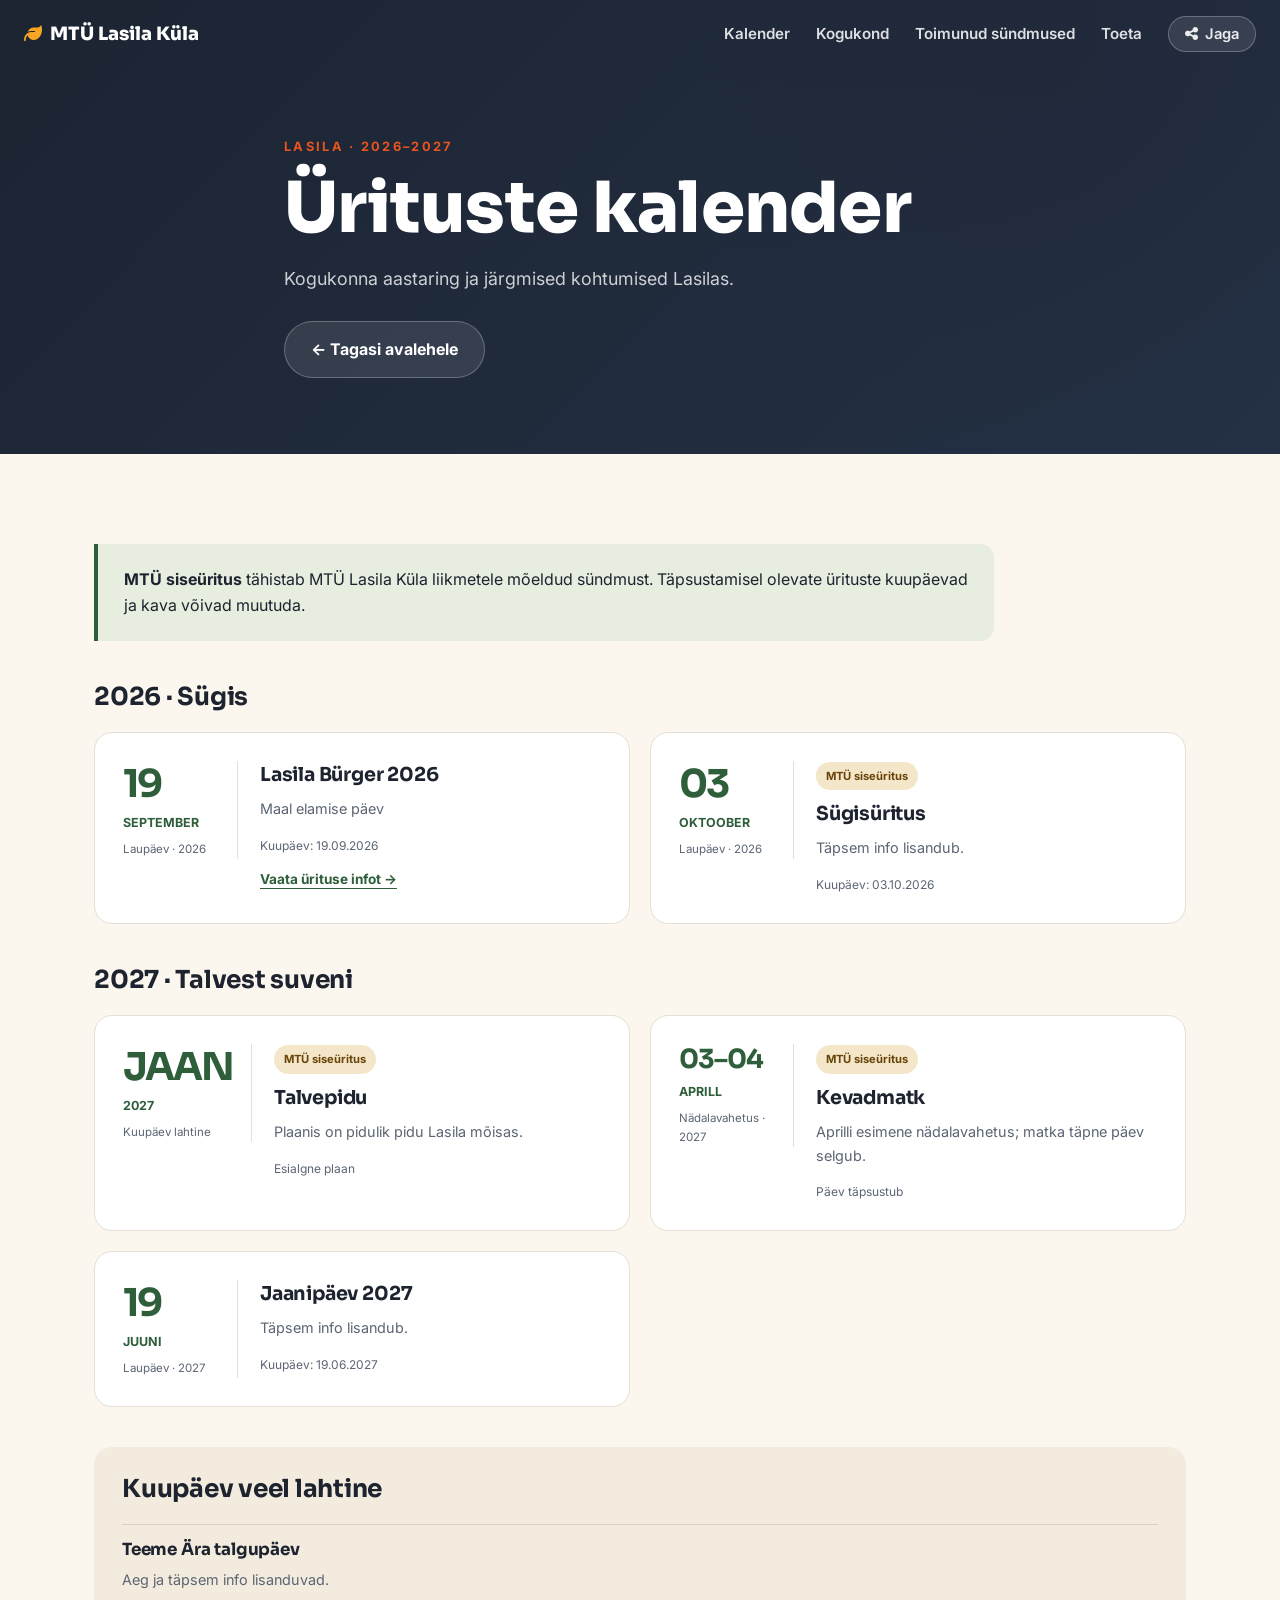
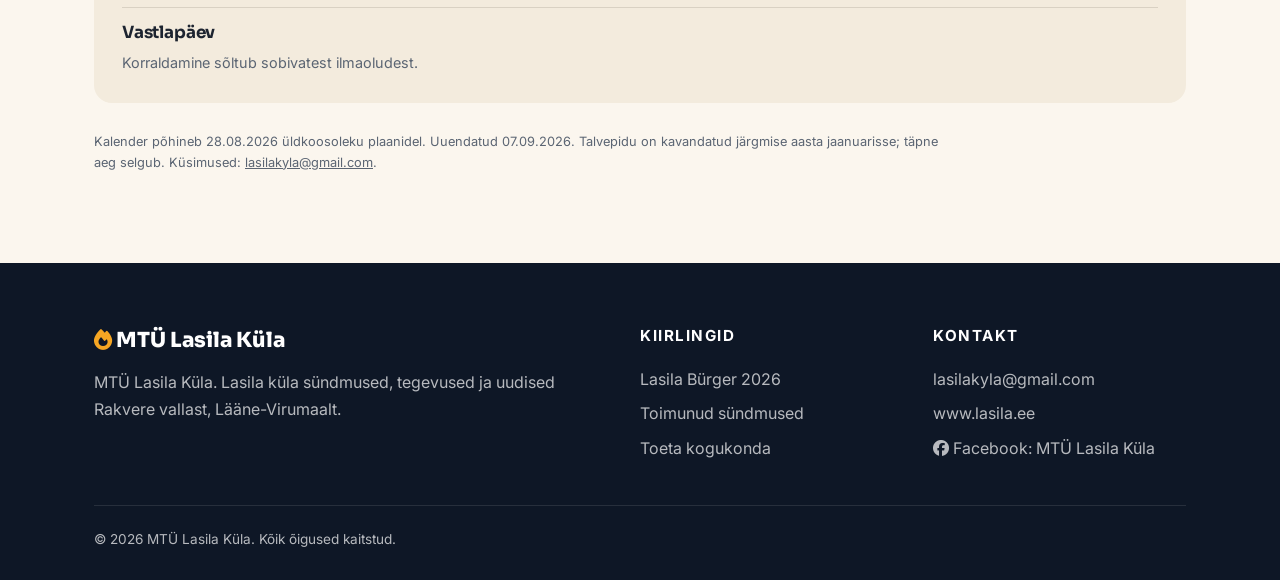
==== kalender/index.html @ 4c66fab8 "sündmuste kalender" ====
<!DOCTYPE html>
<html lang="et">
<head>
  <script data-goatcounter="https://lasila.goatcounter.com/count"
          async src="https://gc.zgo.at/count.js"></script>

  <meta charset="UTF-8" />
  <meta http-equiv="Cache-Control" content="no-cache, no-store, must-revalidate" />
  <meta http-equiv="Pragma" content="no-cache" />
  <meta http-equiv="Expires" content="0" />
  <meta name="viewport" content="width=device-width, initial-scale=1.0" />
  <title>Ürituste kalender · MTÜ Lasila Küla</title>
  <meta name="description" content="Lasila ürituste kalender 2026–2027. Kogukonna sündmused ja eraldi märgitud MTÜ siseüritused." />
  <meta name="robots" content="index, follow" />
  <link rel="canonical" href="https://www.lasila.ee/kalender/" />
  <link rel="icon" href="../favicon.svg" type="image/svg+xml" />
  <link rel="apple-touch-icon" href="../favicon.svg" />

  <meta property="og:type" content="website" />
  <meta property="og:title" content="Ürituste kalender · MTÜ Lasila Küla" />
  <meta property="og:description" content="Lasila kogukonna üritused ja MTÜ siseüritused 2026–2027." />
  <meta property="og:url" content="https://www.lasila.ee/kalender/" />
  <meta property="og:image" content="https://www.lasila.ee/images/jaanituli.jpg" />
  <meta property="og:locale" content="et_EE" />
  <meta property="og:site_name" content="MTÜ Lasila Küla" />

  <meta name="twitter:card" content="summary_large_image" />
  <meta name="twitter:title" content="Ürituste kalender · MTÜ Lasila Küla" />
  <meta name="twitter:description" content="Lasila kogukonna üritused ja MTÜ siseüritused 2026–2027." />
  <meta name="twitter:image" content="https://www.lasila.ee/images/jaanituli.jpg" />

  <link rel="preconnect" href="https://fonts.googleapis.com" />
  <link rel="preconnect" href="https://fonts.gstatic.com" crossorigin />
  <link href="https://fonts.googleapis.com/css2?family=Sora:wght@600;700;800&family=Inter:wght@400;500;600;700&display=swap" rel="stylesheet" />
  <link rel="stylesheet" href="https://cdn.jsdelivr.net/npm/@fortawesome/fontawesome-free@6.5.2/css/all.min.css" />
  <link rel="stylesheet" href="../css/style-20260820.css" />
  <link rel="stylesheet" href="../css/kalender-20260907.css" />
</head>
<body>
  <nav class="nav" id="nav">
    <a href="../" class="nav__brand"><i class="fa-solid fa-leaf flame"></i> <span class="brand-full">MTÜ Lasila Küla</span><span class="brand-short">Lasila Küla</span></a>
    <div class="nav__links">
      <a href="./" aria-current="page">Kalender</a>
      <a href="../#kogukond">Kogukond</a>
      <a href="../toimunud-sundmused/">Toimunud sündmused</a>
      <a href="../#annetus">Toeta</a>
      <button class="nav__share" id="share-btn" type="button" aria-label="Jaga lehte"><i class="fa-solid fa-share-nodes"></i> Jaga</button>
    </div>
    <button class="nav__burger" id="burger" aria-label="Menüü"><i class="fa-solid fa-bars"></i></button>
  </nav>

  <header class="subpage-hero"><div class="wrap subpage-hero__inner"><span class="eyebrow">Lasila · 2026–2027</span><h1>Ürituste kalender</h1><p>Kogukonna aastaring ja järgmised kohtumised Lasilas.</p><div class="subpage-actions"><a href="../" class="btn btn--ghost">← Tagasi avalehele</a></div></div></header>
  <main class="section section--cream"><div class="wrap">
    <p class="cal-note"><strong>MTÜ siseüritus</strong> tähistab MTÜ Lasila Küla liikmetele mõeldud sündmust. Täpsustamisel olevate ürituste kuupäevad ja kava võivad muutuda.</p>
    <section class="cal-season"><h2>2026 · Sügis</h2><div class="cal-grid">
      <article class="cal-card"><div class="cal-date"><strong>19</strong><span>september</span><small>Laupäev · 2026</small></div><div class="cal-body"><h3>Lasila Bürger 2026</h3><p>Maal elamise päev</p><p class="cal-status">Kuupäev: 19.09.2026</p><a class="cal-link" href="../#lasila-burger">Vaata ürituse infot →</a></div></article>
      <article class="cal-card"><div class="cal-date"><strong>03</strong><span>oktoober</span><small>Laupäev · 2026</small></div><div class="cal-body"><span class="cal-badge">MTÜ siseüritus</span><h3>Sügisüritus</h3><p>Täpsem info lisandub.</p><p class="cal-status">Kuupäev: 03.10.2026</p></div></article>
    </div></section>
    <section class="cal-season"><h2>2027 · Talvest suveni</h2><div class="cal-grid">
      <article class="cal-card"><div class="cal-date"><strong>JAAN</strong><span>2027</span><small>Kuupäev lahtine</small></div><div class="cal-body"><span class="cal-badge">MTÜ siseüritus</span><h3>Talvepidu</h3><p>Plaanis on pidulik pidu Lasila mõisas.</p><p class="cal-status">Esialgne plaan</p></div></article>
      <article class="cal-card"><div class="cal-date"><strong class="cal-range">03–04</strong><span>aprill</span><small>Nädalavahetus · 2027</small></div><div class="cal-body"><span class="cal-badge">MTÜ siseüritus</span><h3>Kevadmatk</h3><p>Aprilli esimene nädalavahetus; matka täpne päev selgub.</p><p class="cal-status">Päev täpsustub</p></div></article>
      <article class="cal-card"><div class="cal-date"><strong>19</strong><span>juuni</span><small>Laupäev · 2027</small></div><div class="cal-body"><h3>Jaanipäev 2027</h3><p>Täpsem info lisandub.</p><p class="cal-status">Kuupäev: 19.06.2027</p></div></article>
    </div></section>
    <section class="cal-undated"><h2>Kuupäev veel lahtine</h2><div><h3>Teeme Ära talgupäev</h3><p>Aeg ja täpsem info lisanduvad.</p></div><div><h3>Vastlapäev</h3><p>Korraldamine sõltub sobivatest ilmaoludest.</p></div></section>
    <p class="cal-source">Kalender põhineb 28.08.2026 üldkoosoleku plaanidel. Uuendatud 07.09.2026. Talvepidu on kavandatud järgmise aasta jaanuarisse; täpne aeg selgub. Küsimused: <a href="mailto:lasilakyla@gmail.com">lasilakyla@gmail.com</a>.</p>
  </div></main>
  <footer class="footer">
    <div class="wrap">
      <div class="footer__grid">
        <div>
          <div class="footer__brand"><i class="fa-solid fa-fire" style="color:var(--tuli-hele)"></i> MTÜ Lasila Küla</div>
          <p>MTÜ Lasila Küla. Lasila küla sündmused, tegevused ja uudised Rakvere vallast, Lääne-Virumaalt.</p>
        </div>
        <div>
          <h4>Kiirlingid</h4>
          <a href="../#lasila-burger">Lasila Bürger 2026</a>
          <a href="../toimunud-sundmused/">Toimunud sündmused</a>
          <a href="../#annetus">Toeta kogukonda</a>
        </div>
        <div>
          <h4>Kontakt</h4>
          <a href="mailto:lasilakyla@gmail.com">lasilakyla@gmail.com</a>
          <a href="https://www.lasila.ee">www.lasila.ee</a>
          <a href="https://www.facebook.com/profile.php?id=100092688721388" target="_blank" rel="noopener"><i class="fa-brands fa-facebook"></i> Facebook: MTÜ Lasila Küla</a>
        </div>
      </div>
      <div class="footer__bottom">
        <span>© 2026 MTÜ Lasila Küla. Kõik õigused kaitstud.</span>
      </div>
    </div>
  </footer>

  <script src="../js/main-20260820.js"></script>
</body>
</html>
---- css/style-20260820.css ----
/* ===========================================================
   Lasila Kogukonnaportaal — Avaleht
   Värvid: lõke-oranž aktsent, öösinine taust, soe kreem sisu
   =========================================================== */

:root {
  --tuli:        #E8541E;   /* lõke-oranž */
  --tuli-hele:   #F6A623;   /* leegi kollakas */
  --oo:          #0E1726;   /* öösinine */
  --oo-2:        #16243a;   /* tumesinine sektsioon */
  --kreem:       #FBF6EE;   /* soe taust */
  --kreem-2:     #F3EBDD;
  --roheline:    #2E5E3A;   /* maastiku roheline */
  --tekst:       #1d2430;
  --tekst-hele:  #5b6573;
  --valge:       #ffffff;
  --vari:        0 10px 30px rgba(14, 23, 38, .12);
  --vari-suur:   0 24px 60px rgba(14, 23, 38, .22);
  --raadius:     18px;
  --max:         1140px;
}

* { margin: 0; padding: 0; box-sizing: border-box; }

html { scroll-behavior: smooth; }

body {
  font-family: 'Inter', system-ui, -apple-system, sans-serif;
  color: var(--tekst);
  background: var(--kreem);
  line-height: 1.65;
  -webkit-font-smoothing: antialiased;
}

h1, h2, h3, .display {
  font-family: 'Sora', 'Inter', sans-serif;
  line-height: 1.1;
  letter-spacing: -0.01em;
}

a { color: inherit; text-decoration: none; }

.wrap { max-width: var(--max); margin: 0 auto; padding: 0 24px; }

.eyebrow {
  display: inline-block;
  font-size: .8rem;
  font-weight: 700;
  letter-spacing: .18em;
  text-transform: uppercase;
  color: var(--tuli);
}

/* ---------- NAV ---------- */
.nav {
  position: fixed; top: 0; left: 0; right: 0; z-index: 100;
  display: flex; align-items: center; justify-content: space-between;
  padding: 16px 24px;
  transition: background .3s ease, padding .3s ease, box-shadow .3s ease;
}
.nav.scrolled {
  background: rgba(14, 23, 38, .92);
  backdrop-filter: blur(10px);
  padding: 10px 24px;
  box-shadow: 0 4px 20px rgba(0,0,0,.25);
}
.nav__brand {
  font-family: 'Sora', sans-serif;
  font-weight: 800;
  color: #fff;
  font-size: 1.15rem;
  display: flex; align-items: center; gap: 8px;
}
.nav__brand .flame { color: var(--tuli-hele); }
.brand-short { display: none; }
.brand-full  { display: inline; }
.nav__links { display: flex; gap: 26px; align-items: center; }
.nav__links a {
  color: rgba(255,255,255,.85);
  font-weight: 600; font-size: .95rem;
  transition: color .2s;
}
.nav__links a:hover { color: var(--tuli-hele); }
.nav__cta {
  background: var(--tuli); color: #fff !important;
  padding: 9px 18px; border-radius: 999px;
  font-weight: 700 !important;
}
.nav__cta:hover { background: var(--tuli-hele); color: var(--oo) !important; }
.nav__share {
  background: rgba(255,255,255,.1); color: rgba(255,255,255,.9);
  border: 1px solid rgba(255,255,255,.25); border-radius: 999px;
  padding: 8px 16px; font-weight: 600; font-size: .92rem; cursor: pointer;
  font-family: inherit; display: inline-flex; align-items: center; gap: 7px;
  transition: background .2s, color .2s;
}
.nav__share:hover { background: var(--tuli-hele); color: var(--oo); border-color: var(--tuli-hele); }
.nav__share.copied { background: var(--roheline); color: #fff; border-color: var(--roheline); }
.nav__burger { display: none; background: none; border: 0; color: #fff; font-size: 1.5rem; cursor: pointer; }

/* Ajakava link */
.tl-link {
  display: inline-flex; align-items: center; gap: 6px;
  margin-top: 6px; font-weight: 700; font-size: .9rem; color: var(--tuli);
}
.tl-link:hover { text-decoration: underline; }

/* Unustatud mõisad info */
.mois-info {
  margin-top: 26px; padding: 22px 24px;
  background: rgba(255,255,255,.06); border: 1px solid rgba(255,255,255,.12);
  border-left: 4px solid var(--tuli); border-radius: 14px;
}
.mois-info h3 { font-size: 1.08rem; color: #fff; margin-bottom: 8px; display: flex; align-items: center; gap: 9px; }
.mois-info h3 i { color: var(--tuli-hele); }
.mois-info > p { color: rgba(255,255,255,.7); font-size: .95rem; margin-bottom: 12px; }
.mois-dates { list-style: none; display: flex; flex-wrap: wrap; gap: 10px; margin-bottom: 14px; }
.mois-dates li {
  background: rgba(246,166,35,.15); color: var(--tuli-hele);
  border: 1px solid rgba(246,166,35,.35); border-radius: 8px;
  padding: 5px 12px; font-weight: 700; font-size: .9rem;
}
.mois-link { color: var(--tuli-hele); font-weight: 700; font-size: .92rem; display: inline-flex; align-items: center; gap: 6px; }
.mois-link:hover { text-decoration: underline; }

/* ---------- HERO ---------- */
.hero {
  position: relative;
  min-height: 100vh;
  display: flex; align-items: center;
  color: #fff;
  overflow: hidden;
  background: #0a0f1a;
}
/* Täisekraan suvine taust, hajub servades tausta tooni */
.hero__bg {
  position: absolute; inset: 0; z-index: 0;
  background: url('../images/mois-peahoone.jpg') center 42% / cover no-repeat;
  transform: scale(1.06);
  animation: heroZoom 22s ease-in-out infinite alternate;
}
@keyframes heroZoom {
  from { transform: scale(1.06); }
  to   { transform: scale(1.15); }
}
/* Overlay: loetavus + sujuv hajumine alla ja külgedele */
.hero::before {
  content: ''; position: absolute; inset: 0; z-index: 1; pointer-events: none;
  background:
    linear-gradient(90deg, rgba(10,15,26,.85) 0%, rgba(10,15,26,.55) 38%, rgba(10,15,26,.15) 70%, rgba(10,15,26,.35) 100%),
    radial-gradient(120% 80% at 65% 30%, rgba(232,84,30,.18) 0%, rgba(232,84,30,0) 55%),
    linear-gradient(180deg, rgba(10,15,26,.55) 0%, rgba(10,15,26,0) 28%, rgba(10,15,26,.2) 62%, var(--kreem) 100%);
}
.hero__inner {
  position: relative; z-index: 2;
  width: 100%;
  max-width: 720px;
  padding: 120px 0 90px;
}
.hero__sub { text-shadow: 0 2px 12px rgba(0,0,0,.4); }
.hero__meta { text-shadow: 0 2px 12px rgba(0,0,0,.5); }

/* Scroll-vihje */
.hero__scroll {
  position: absolute; bottom: 26px; left: 50%; transform: translateX(-50%);
  z-index: 2; color: rgba(255,255,255,.65); font-size: 1.3rem;
  animation: bob 1.8s ease-in-out infinite;
}
@keyframes bob { 0%,100% { transform: translateX(-50%) translateY(0); } 50% { transform: translateX(-50%) translateY(8px); } }
.hero__badge {
  display: inline-flex; align-items: center; gap: 8px;
  background: rgba(232,84,30,.15);
  border: 1px solid rgba(246,166,35,.4);
  color: var(--tuli-hele);
  padding: 7px 16px; border-radius: 999px;
  font-weight: 700; font-size: .85rem; letter-spacing: .04em;
  margin-bottom: 22px;
}
.hero__title {
  font-size: clamp(3rem, 8vw, 6rem);
  font-weight: 800;
  margin-bottom: 14px;
  color: #fff;
  text-shadow: 0 6px 40px rgba(0,0,0,.38);
}
.hero__meta {
  font-size: 1.25rem; font-weight: 600; color: #fff;
  margin-bottom: 8px;
}
.hero__meta .dot { color: var(--tuli-hele); margin: 0 10px; }
.hero__sub { color: rgba(255,255,255,.85); font-size: 1.1rem; max-width: 540px; margin-bottom: 30px; }
.hero__actions { display: flex; gap: 14px; flex-wrap: wrap; }

.btn {
  display: inline-flex; align-items: center; gap: 9px;
  padding: 14px 26px; border-radius: 999px;
  font-weight: 700; font-size: 1rem; cursor: pointer; border: 0;
  transition: transform .2s, box-shadow .2s, background .2s;
}
.btn--primary { background: var(--tuli); color: #fff; box-shadow: 0 10px 28px rgba(232,84,30,.45); }
.btn--primary:hover { transform: translateY(-3px); box-shadow: 0 16px 36px rgba(232,84,30,.55); }
.btn--leaf { background: var(--roheline); color: #fff; box-shadow: 0 10px 28px rgba(46,94,58,.35); }
.btn--leaf:hover { transform: translateY(-3px); box-shadow: 0 16px 36px rgba(46,94,58,.45); }
.btn--ghost { background: rgba(255,255,255,.1); color: #fff; border: 1px solid rgba(255,255,255,.25); }
.btn--ghost:hover { background: rgba(255,255,255,.2); transform: translateY(-3px); }

/* Countdown */
.countdown { display: flex; gap: 14px; margin-top: 34px; }
.cd__box {
  background: rgba(255,255,255,.07);
  border: 1px solid rgba(255,255,255,.14);
  border-radius: 14px;
  padding: 14px 18px; text-align: center; min-width: 76px;
  backdrop-filter: blur(6px);
}
.cd__num { font-family: 'Sora',sans-serif; font-size: 2rem; font-weight: 800; color: var(--tuli-hele); }
.cd__lbl { font-size: .7rem; text-transform: uppercase; letter-spacing: .14em; color: rgba(255,255,255,.6); }

/* ---------- SEKTSIOONID ---------- */
.section { padding: 90px 0; }
.section--dark { background: var(--oo-2); color: #fff; }
.section--cream { background: var(--kreem); }
.section--leaf { background: linear-gradient(180deg, var(--kreem) 0%, #eef5e8 100%); }
.section__head { text-align: center; max-width: 640px; margin: 0 auto 54px; }
.section__title { font-size: clamp(2rem, 4vw, 2.8rem); font-weight: 800; margin: 10px 0 12px; }
.section__lead { color: var(--tekst-hele); font-size: 1.08rem; }
.section--dark .section__lead { color: rgba(255,255,255,.7); }

/* ---------- ALAMLEHED JA ARHIIV ---------- */
.subpage-hero {
  background:
    linear-gradient(135deg, rgba(14,23,38,.94), rgba(22,36,58,.94)),
    radial-gradient(circle at 85% 20%, rgba(232,84,30,.3), transparent 34%);
  color: #fff; padding: 132px 0 76px;
}
.subpage-hero__inner { max-width: 760px; }
.subpage-hero h1 {
  font-size: clamp(2.4rem, 6vw, 4.4rem);
  font-weight: 800; margin: 12px 0 16px;
}
.subpage-hero p { color: rgba(255,255,255,.78); font-size: 1.12rem; }
.subpage-actions { display: flex; flex-wrap: wrap; gap: 14px; margin-top: 28px; }
.archive-grid { display: grid; grid-template-columns: repeat(auto-fit, minmax(280px, 1fr)); gap: 24px; }
.archive-card {
  display: grid; grid-template-rows: auto 1fr; overflow: hidden;
  background: #fff; border-radius: 24px; box-shadow: var(--vari-suur);
  border: 1px solid rgba(0,0,0,.05); transition: transform .25s, box-shadow .25s;
}
.archive-card:hover { transform: translateY(-5px); box-shadow: 0 30px 70px rgba(14,23,38,.24); }
.archive-card img { width: 100%; aspect-ratio: 16 / 10; object-fit: cover; display: block; }
.archive-card__body { padding: 28px; }
.archive-card__body h2, .archive-card__body h3 { margin: 8px 0 10px; }
.archive-card__body p { color: var(--tekst-hele); margin-bottom: 20px; }
.past-events-card {
  display: grid; grid-template-columns: minmax(0, 1fr) auto; gap: 28px;
  align-items: center; padding: 40px; border-radius: 26px;
  background: rgba(255,255,255,.08); border: 1px solid rgba(255,255,255,.14);
  box-shadow: 0 22px 50px rgba(0,0,0,.2);
}
.past-events-card__actions { display: flex; flex-wrap: wrap; gap: 12px; justify-content: flex-end; }
@media (max-width: 1200px) {
  .past-events-card { grid-template-columns: 1fr; }
  .past-events-card__actions { justify-content: flex-start; }
}

/* ---------- UUS SÜNDMUS / MATK ---------- */
.event-grid {
  display: grid; grid-template-columns: minmax(0, 1.1fr) minmax(300px, .9fr);
  gap: 46px; align-items: start;
}
.event-card {
  background: #fff; border-radius: 26px; padding: 36px;
  box-shadow: var(--vari-suur); border: 1px solid rgba(46,94,58,.12);
}
.event-details {
  display: grid; grid-template-columns: repeat(2, minmax(0, 1fr));
  gap: 16px; margin-bottom: 28px;
}
.event-detail-item {
  display: flex; gap: 12px; align-items: flex-start;
  padding: 16px; background: rgba(46,94,58,.06);
  border: 1px solid rgba(46,94,58,.12); border-radius: 16px;
}
.event-detail-item i { color: var(--roheline); font-size: 1.2rem; margin-top: 3px; }
.event-detail-item .k {
  display: block; font-size: .74rem; text-transform: uppercase;
  letter-spacing: .12em; color: var(--tekst-hele); font-weight: 800;
}
.event-detail-item .v { display: block; font-family: 'Sora',sans-serif; font-weight: 800; color: var(--tekst); line-height: 1.3; }
.event-description { display: grid; gap: 14px; color: var(--tekst-hele); }
.event-description strong { color: var(--tekst); }
.event-registration {
  margin-top: 28px; padding: 22px 24px; border-radius: 18px;
  background: linear-gradient(135deg, var(--roheline), #1c3b24);
  color: #fff; display: flex; align-items: center; justify-content: space-between; gap: 20px;
}
.event-registration p { color: rgba(255,255,255,.78); margin-top: 4px; }
.event-poster {
  position: sticky; top: 96px; overflow: hidden; border-radius: 26px;
  box-shadow: var(--vari-suur); background: #fff;
}
.event-poster img { width: 100%; display: block; }
.event-note {
  margin-top: 18px; color: var(--tekst-hele); font-size: .95rem;
}

/* ---------- AJAKAVA ---------- */
.timeline { max-width: 760px; margin: 0 auto; position: relative; }
.timeline::before {
  content: ''; position: absolute; left: 92px; top: 8px; bottom: 8px; width: 2px;
  background: linear-gradient(180deg, var(--tuli-hele), var(--tuli), transparent);
}
.tl-item {
  display: grid; grid-template-columns: 78px 1fr; gap: 26px;
  align-items: flex-start; padding: 14px 0; position: relative;
}
.tl-time {
  font-family: 'Sora',sans-serif; font-weight: 800; font-size: 1.05rem;
  color: var(--tuli); text-align: right;
}
.tl-dot {
  position: absolute; left: 86px; top: 20px;
  width: 14px; height: 14px; border-radius: 50%;
  background: var(--tuli); border: 3px solid var(--kreem);
  box-shadow: 0 0 0 4px rgba(232,84,30,.15);
}
.section--dark .tl-dot { border-color: var(--oo-2); }
.tl-body { padding-left: 8px; }
.tl-body h3 { font-size: 1.12rem; font-weight: 700; }
.tl-body h3 a { color: var(--tuli); text-decoration: underline; text-underline-offset: 3px; }
.tl-body h3 a:hover { color: var(--tuli-hele); }
.tl-body p { color: var(--tekst-hele); font-size: .95rem; }
.section--dark .tl-body p { color: rgba(255,255,255,.65); }
.tl-note {
  text-align: center; margin-top: 30px;
  font-style: italic; color: var(--tuli);
}

/* ---------- LISATEGEVUSED ---------- */
.section--activities { position: relative; overflow: hidden; }
.section--activities .wrap { position: relative; z-index: 2; }
.act-bg { position: absolute; inset: 0; z-index: 1; overflow: hidden; pointer-events: none; }
.act-bg .blob {
  position: absolute; border-radius: 50%; filter: blur(60px); opacity: .65;
  animation: floatBlob 12s ease-in-out infinite alternate;
}
.blob--1 { width: 440px; height: 440px; top: -120px; left: -80px;
  background: radial-gradient(circle, var(--tuli) 0%, transparent 70%); }
.blob--2 { width: 400px; height: 400px; bottom: -150px; right: -60px;
  background: radial-gradient(circle, #2A7DE0 0%, transparent 70%); animation-delay: -4s; }
.blob--3 { width: 320px; height: 320px; top: 25%; left: 52%;
  background: radial-gradient(circle, var(--tuli-hele) 0%, transparent 70%); animation-delay: -8s; opacity: .5; }
@keyframes floatBlob {
  0%   { transform: translate(0,0) scale(1); }
  50%  { transform: translate(70px,-50px) scale(1.18); }
  100% { transform: translate(-50px,45px) scale(.92); }
}

.activities { display: grid; grid-template-columns: repeat(6, 1fr); gap: 16px; }
.act-card {
  background: #fff; border-radius: var(--raadius); padding: 26px 16px;
  text-align: center; box-shadow: var(--vari);
  border: 1px solid rgba(0,0,0,.04);
  transition: transform .25s, box-shadow .25s;
}
.act-card p { font-size: .85rem; }
.act-card:hover { transform: translateY(-6px); box-shadow: var(--vari-suur); }
.act-card .ico {
  width: 62px; height: 62px; margin: 0 auto 16px;
  border-radius: 18px; display: grid; place-items: center;
  font-size: 1.65rem; color: #fff;
  background: linear-gradient(135deg, var(--tuli), var(--tuli-hele));
  box-shadow: 0 8px 20px rgba(0,0,0,.12);
  transition: transform .3s ease;
}
.act-card:hover .ico { transform: scale(1.08) rotate(-4deg); }
/* Värvilised ikoonid */
.act-card .ico--green  { background: linear-gradient(135deg, #2E7D46, #5BBF6E); box-shadow: 0 8px 20px rgba(46,125,70,.35); }
.act-card .ico--purple { background: linear-gradient(135deg, #7B3FB0, #B473E6); box-shadow: 0 8px 20px rgba(123,63,176,.35); }
.act-card .ico--blue   { background: linear-gradient(135deg, #1F6FD6, #4FA8F5); box-shadow: 0 8px 20px rgba(31,111,214,.35); }
.act-card .ico--gold   { background: linear-gradient(135deg, #E0A21B, #F6C944); box-shadow: 0 8px 20px rgba(224,162,27,.35); }
.act-card .ico--red    { background: linear-gradient(135deg, #D03A2E, #F0685A); box-shadow: 0 8px 20px rgba(208,58,46,.35); }
.act-card .ico--teal   { background: linear-gradient(135deg, #129C9C, #3FD0CB); box-shadow: 0 8px 20px rgba(18,156,156,.35); }
.act-card h3 { font-size: 1.1rem; margin-bottom: 6px; }
.act-card p { color: var(--tekst-hele); font-size: .9rem; }
.feature-activities {
  display: grid; grid-template-columns: repeat(2, 1fr); gap: 22px;
  margin-top: 28px;
}
.feature-card {
  background: rgba(255,255,255,.08);
  border: 1px solid rgba(255,255,255,.14);
  border-radius: 20px; overflow: hidden;
  box-shadow: 0 22px 50px rgba(0,0,0,.24);
  backdrop-filter: blur(6px);
}
.feature-card img {
  width: 100%; aspect-ratio: 16/10; object-fit: cover; display: block;
}
.feature-card__body { padding: 22px; }
.feature-card__time {
  display: inline-flex; align-items: center;
  margin-bottom: 10px; padding: 5px 12px;
  border-radius: 999px;
  background: rgba(246,166,35,.16);
  border: 1px solid rgba(246,166,35,.36);
  color: var(--tuli-hele);
  font-weight: 800; font-size: .82rem; letter-spacing: .03em;
}
.feature-card h3 { color: #fff; font-size: 1.22rem; margin-bottom: 8px; }
.feature-card p { color: rgba(255,255,255,.72); font-size: .96rem; }

/* ---------- MÖÖDUNUD SÜNDMUS / JAANIPÄEV ---------- */
.past-event-summary {
  display: grid; grid-template-columns: minmax(0, 1.4fr) minmax(280px, .6fr);
  gap: 34px; align-items: start;
}
.summary-text, .summary-sidebar {
  background: rgba(255,255,255,.08);
  border: 1px solid rgba(255,255,255,.14);
  border-radius: 24px; box-shadow: 0 22px 50px rgba(0,0,0,.2);
  backdrop-filter: blur(6px);
}
.summary-text { padding: 34px; }
.summary-text p { color: rgba(255,255,255,.76); margin-bottom: 16px; }
.summary-text p:last-child { margin-bottom: 0; }
.summary-stats {
  display: grid; grid-template-columns: repeat(3, minmax(0, 1fr));
  gap: 14px; margin: 24px 0;
}
.stat-card {
  padding: 18px; border-radius: 16px;
  background: rgba(246,166,35,.13); border: 1px solid rgba(246,166,35,.28);
}
.stat-card strong { display: block; font-family: 'Sora',sans-serif; font-size: 1.55rem; color: var(--tuli-hele); line-height: 1; }
.stat-card span { display: block; color: rgba(255,255,255,.66); font-size: .86rem; margin-top: 6px; }
.summary-sidebar { padding: 28px; }
.summary-sidebar h3 { color: #fff; margin-bottom: 18px; }
.summary-list { list-style: none; display: grid; gap: 12px; }
.summary-list li {
  display: flex; gap: 10px; align-items: center;
  color: rgba(255,255,255,.74); font-weight: 600;
}
.summary-list i { color: var(--tuli-hele); width: 22px; text-align: center; }
.media-links { margin-top: 22px; padding-top: 18px; border-top: 1px dashed rgba(255,255,255,.15); }
.media-links h4 { color: #fff; font-size: .85rem; text-transform: uppercase; letter-spacing: .1em; margin-bottom: 10px; }
.media-links a { display: flex; gap: 10px; align-items: flex-start; color: rgba(255,255,255,.78); line-height: 1.5; padding: 4px 0; transition: color .2s; }
.media-links a i { color: var(--tuli-hele); margin-top: 4px; }
.media-links a:hover { color: var(--tuli-hele); }
.thanks-list {
  margin-top: 24px; padding-top: 22px;
  border-top: 1px solid rgba(255,255,255,.12);
  color: rgba(255,255,255,.62); font-size: .92rem;
}

/* ---------- PILDIGALERII ---------- */
.gallery-head { margin: 60px 0 26px; text-align: center; }
.gallery-grid {
  display: grid; grid-template-columns: repeat(3, minmax(0, 1fr));
  gap: 18px;
}
.gallery-item {
  position: relative; overflow: hidden; border: 0; padding: 0;
  border-radius: 20px; background: #101827; cursor: pointer;
  box-shadow: 0 18px 42px rgba(0,0,0,.24);
  aspect-ratio: 4 / 3;
}
.gallery-item img {
  width: 100%; height: 100%; object-fit: cover; display: block;
  transition: transform .35s ease, filter .35s ease;
}
.gallery-item:hover img { transform: scale(1.06); filter: brightness(.78); }
.gallery-overlay {
  position: absolute; inset: 0; display: flex; align-items: flex-end;
  padding: 18px; color: #fff;
  background: linear-gradient(180deg, rgba(0,0,0,0) 38%, rgba(0,0,0,.72) 100%);
  opacity: 0; transition: opacity .25s ease;
}
.gallery-item:hover .gallery-overlay { opacity: 1; }
.gallery-caption { font-weight: 800; text-align: left; text-shadow: 0 2px 10px rgba(0,0,0,.55); }
.gallery-actions { display: flex; justify-content: center; margin-top: 28px; }
.gallery-toggle[hidden] { display: none; }
.gallery-item[hidden] { display: none; }

/* ---------- LIGHTBOX ---------- */
.lightbox {
  position: fixed; inset: 0; z-index: 200;
  display: none; align-items: center; justify-content: center;
  background: rgba(5,10,18,.88); padding: 28px;
}
.lightbox.open { display: flex; }
.lightbox-content {
  position: relative; max-width: min(1120px, 100%); width: 100%;
}
.lightbox-img {
  display: block; width: 100%; max-height: 82vh; object-fit: contain;
  border-radius: 18px; box-shadow: 0 30px 80px rgba(0,0,0,.55);
}
.lightbox-close, .lightbox-nav {
  position: absolute; border: 0; cursor: pointer; color: #fff;
  background: rgba(255,255,255,.13); backdrop-filter: blur(8px);
  transition: background .2s, transform .2s;
}
.lightbox-close {
  top: -18px; right: -18px; width: 44px; height: 44px;
  border-radius: 50%; font-size: 1.15rem;
}
.lightbox-nav {
  top: 50%; transform: translateY(-50%);
  width: 48px; height: 62px; border-radius: 999px; font-size: 1.25rem;
}
.lightbox-nav:hover, .lightbox-close:hover { background: rgba(246,166,35,.88); color: var(--oo); }
.lightbox-prev { left: 16px; }
.lightbox-next { right: 16px; }
.lightbox-caption {
  margin-top: 16px; color: rgba(255,255,255,.84); text-align: center;
  font-weight: 700;
}
.lightbox-counter { color: rgba(255,255,255,.62); text-align: center; margin-top: 6px; }

/* ---------- TOETAJAD ---------- */
.sponsors {
  display: grid; grid-template-columns: repeat(auto-fill, minmax(160px,1fr)); gap: 18px;
}
.sp-card {
  background: #fff; border-radius: 14px; padding: 22px;
  display: flex; align-items: center; justify-content: center;
  min-height: 110px; box-shadow: var(--vari);
  border: 1px solid rgba(0,0,0,.05);
  transition: transform .2s;
  text-align: center;
}
.sp-card:hover { transform: translateY(-4px); }
.sp-card img { max-width: 100%; max-height: 64px; object-fit: contain; }
.sp-card span {
  font-family: 'Sora',sans-serif; font-weight: 800; font-size: 1.05rem;
  color: var(--roheline); letter-spacing: .02em;
}
.sp-ph {
  font-family: 'Sora',sans-serif;
  font-weight: 800; color: var(--roheline); font-size: 1.02rem; line-height: 1.3;
  letter-spacing: .01em;
}

/* ---------- ANNETUS ---------- */
.donate {
  background:
    radial-gradient(100% 100% at 100% 0%, rgba(232,84,30,.5) 0%, rgba(232,84,30,0) 50%),
    linear-gradient(135deg, var(--oo) 0%, var(--oo-2) 100%);
  color: #fff; border-radius: 26px; padding: 56px;
  display: grid; grid-template-columns: 1fr 1fr; gap: 48px; align-items: center;
  box-shadow: var(--vari-suur); position: relative; overflow: hidden;
}
.donate h2 { font-size: 2.2rem; margin-bottom: 14px; }
.donate p { color: rgba(255,255,255,.8); margin-bottom: 24px; }
.donate-box {
  background: rgba(255,255,255,.07); border: 1px solid rgba(255,255,255,.16);
  border-radius: 16px; padding: 28px; backdrop-filter: blur(6px);
}
.donate-row { display: flex; justify-content: space-between; gap: 14px; padding: 11px 0; border-bottom: 1px dashed rgba(255,255,255,.15); }
.donate-row:last-child { border-bottom: 0; }
.donate-row .k { color: rgba(255,255,255,.6); font-size: .85rem; text-transform: uppercase; letter-spacing: .08em; }
.donate-row .v { font-weight: 700; font-family: 'Sora',sans-serif; }
.iban-num { font-family: 'Sora',sans-serif; font-weight: 700; letter-spacing: .02em; }
.copy-btn {
  background: rgba(246,166,35,.18); border: 1px solid rgba(246,166,35,.4);
  color: var(--tuli-hele); border-radius: 8px; padding: 4px 9px; margin-left: 10px;
  cursor: pointer; font-size: .85rem; transition: background .2s, transform .15s;
}
.copy-btn:hover { background: rgba(246,166,35,.32); transform: translateY(-1px); }
.copy-btn.done { background: var(--roheline); border-color: var(--roheline); color: #fff; }
.donate-row .v { display: inline-flex; align-items: center; flex-wrap: wrap; }
.todo {
  display: inline-block; background: rgba(246,166,35,.2); color: var(--tuli-hele);
  border: 1px dashed var(--tuli-hele); border-radius: 6px;
  padding: 1px 8px; font-size: .8rem; font-weight: 700;
}

/* ---------- KOHT / KÜLA ---------- */
.place { display: grid; grid-template-columns: 1fr 1fr; gap: 48px; align-items: center; }
.place__media {
  aspect-ratio: 16/10; border-radius: 22px; overflow: hidden; box-shadow: var(--vari-suur);
  background: linear-gradient(135deg, var(--roheline), #1c3b24);
  display: grid; place-items: center; color: rgba(255,255,255,.7);
}
.place__media img { width: 100%; height: 100%; object-fit: cover; }
.place__media .ph { text-align: center; padding: 30px; }
.place__media .ph i { font-size: 2.6rem; }
.place__text { display: grid; gap: 16px; }
.place__text p { color: var(--tekst-hele); line-height: 1.7; }

/* ---------- KAART ---------- */
.map-head {
  display: flex; align-items: center; justify-content: space-between;
  gap: 20px; flex-wrap: wrap; margin-bottom: 26px;
}
.map-head__title { display: flex; align-items: center; gap: 16px; }
.map-ico {
  width: 52px; height: 52px; flex: 0 0 52px;
  border-radius: 14px; display: grid; place-items: center;
  font-size: 1.4rem; color: #fff;
  background: linear-gradient(135deg, var(--tuli), var(--tuli-hele));
  box-shadow: 0 8px 20px rgba(232,84,30,.3);
}
.map-coords {
  background: #fff; border: 1px solid rgba(0,0,0,.06);
  border-radius: 999px; padding: 9px 18px;
  font-family: 'Sora',sans-serif; font-weight: 700; font-size: .92rem;
  color: var(--tekst); box-shadow: var(--vari);
}
.map-coords i { color: var(--tuli); margin-right: 6px; }
.map {
  height: 460px; width: 100%;
  border-radius: var(--raadius); overflow: hidden;
  box-shadow: var(--vari-suur); border: 1px solid rgba(0,0,0,.05);
  z-index: 1;
}
.map .leaflet-popup-content-wrapper { border-radius: 14px; box-shadow: var(--vari); }
.map .leaflet-popup-content { margin: 16px 18px; font-family: 'Inter',sans-serif; }
.map .leaflet-popup-content h3 { font-family: 'Sora',sans-serif; font-size: 1.05rem; margin-bottom: 6px; color: var(--tekst); }
.map .leaflet-popup-content p { color: var(--tekst-hele); font-size: .92rem; margin-bottom: 10px; line-height: 1.5; }
.map .leaflet-popup-content a { color: var(--tuli); font-weight: 700; font-size: .9rem; }
.map .leaflet-popup-content a:hover { text-decoration: underline; }
@media (max-width: 560px) { .map { height: 360px; } }

/* ---------- FOOTER ---------- */
.footer { background: var(--oo); color: rgba(255,255,255,.7); padding: 60px 0 30px; }
.footer__grid { display: grid; grid-template-columns: 2fr 1fr 1fr; gap: 40px; margin-bottom: 40px; }
.footer__brand { font-family: 'Sora',sans-serif; font-weight: 800; color: #fff; font-size: 1.3rem; margin-bottom: 12px; }
.footer h4 { color: #fff; font-size: .95rem; margin-bottom: 14px; text-transform: uppercase; letter-spacing: .1em; }
.footer a { color: rgba(255,255,255,.7); display: block; padding: 4px 0; transition: color .2s; }
.footer a:hover { color: var(--tuli-hele); }
.footer__bottom { border-top: 1px solid rgba(255,255,255,.1); padding-top: 22px; font-size: .85rem; display: flex; justify-content: space-between; flex-wrap: wrap; gap: 10px; }

/* ---------- SCROLL ANIMATSIOON ---------- */
.reveal { opacity: 0; transform: translateY(28px); transition: opacity .7s ease, transform .7s ease; }
.reveal.in { opacity: 1; transform: none; }

/* ---------- LASILA BÜRGER / METSIK LÄÄS ---------- */
.hero--west { background: #1a0c05; }
.hero--west .hero__bg {
  background: url('../images/lasila-burger-hero.jpg') center 48% / cover no-repeat;
}
.hero--west::before {
  background:
    linear-gradient(90deg, rgba(26,12,5,.88) 0%, rgba(26,12,5,.55) 36%, rgba(26,12,5,.12) 68%, rgba(26,12,5,.4) 100%),
    radial-gradient(90% 70% at 70% 35%, rgba(246,166,35,.22) 0%, rgba(246,166,35,0) 52%),
    linear-gradient(180deg, rgba(26,12,5,.5) 0%, rgba(26,12,5,0) 30%, rgba(26,12,5,.15) 62%, #f4e6c8 100%);
}
.hero--west .hero__badge {
  border-radius: 4px;
  background: rgba(232,84,30,.22);
  border: 1px solid rgba(246,166,35,.7);
  letter-spacing: .14em;
  text-transform: uppercase;
}
.hero--west .hero__title {
  font-family: 'Rye', 'Sora', serif;
  letter-spacing: .02em;
  text-shadow: 0 4px 0 rgba(90,28,8,.35), 0 10px 36px rgba(0,0,0,.45);
}
.hero--west .hero__meta {
  font-family: 'Rye', 'Sora', serif;
  color: #ffd27a;
  letter-spacing: .04em;
}
.hero--west .btn--primary {
  border-radius: 6px;
  background: linear-gradient(180deg, #f08a2a, #c43c12);
  box-shadow: 0 10px 24px rgba(196,60,18,.4);
}
.hero--west .btn--ghost { border-radius: 6px; }
.hero--west .cd__box {
  border-radius: 6px;
  background: rgba(26,12,5,.45);
  border: 1px solid rgba(255,210,122,.35);
}

.section--west {
  position: relative;
  overflow: hidden;
  color: #3a2414;
  background:
    radial-gradient(circle at 12% 18%, rgba(246,166,35,.18), transparent 28%),
    radial-gradient(circle at 88% 80%, rgba(196,60,18,.12), transparent 26%),
    linear-gradient(180deg, #f4e6c8 0%, #e8d3a4 48%, #f7edd4 100%);
}
.section--west::before {
  content: '';
  position: absolute; inset: 0; pointer-events: none;
  background-image:
    repeating-linear-gradient(0deg, rgba(90,40,12,.025) 0 1px, transparent 1px 4px),
    repeating-linear-gradient(90deg, rgba(90,40,12,.02) 0 1px, transparent 1px 5px);
  opacity: .7;
}
.section--west .wrap { position: relative; z-index: 1; }
.section--west .eyebrow {
  color: #a33b12;
  font-family: 'Rye', 'Sora', serif;
  letter-spacing: .16em;
}
.section--west .section__title {
  font-family: 'Rye', 'Sora', serif;
  color: #3a1d0c;
  letter-spacing: .03em;
}
.section--west .section__lead {
  color: #6b4a2b;
  font-style: italic;
}
.section--west .event-card {
  position: relative;
  padding-top: 58px;
  background: #f8eed8;
  border: 3px solid #6b3a16;
  border-radius: 8px;
  box-shadow:
    0 0 0 8px #f3e2bc,
    0 0 0 10px #8a4d1d,
    0 28px 50px rgba(58,29,12,.22);
}
.section--west .event-card::before {
  content: 'WANTED';
  position: absolute; top: 14px; left: 50%;
  transform: translateX(-50%) rotate(-2deg);
  font-family: 'Rye', serif;
  font-size: .78rem;
  letter-spacing: .2em;
  color: #c43c12;
  border: 2px solid #c43c12;
  padding: 4px 10px;
  opacity: .78;
}
.section--west .event-detail-item {
  background: rgba(139,64,20,.08);
  border: 1px dashed rgba(107,58,22,.35);
  border-radius: 6px;
}
.section--west .event-detail-item i { color: #c43c12; }
.section--west .event-detail-item .v { font-family: 'Rye', 'Sora', serif; font-size: 1.02rem; }
.section--west .event-description { color: #5c3d22; }
.section--west .event-description strong { color: #3a1d0c; }
.section--west .event-registration {
  border-radius: 6px;
  background: linear-gradient(135deg, #7a2d0e, #3a1608);
}
.section--west .event-registration .btn { border-radius: 6px; }
.section--west .event-poster {
  border-radius: 8px;
  border: 3px solid #6b3a16;
  box-shadow:
    0 0 0 8px #f3e2bc,
    0 0 0 10px #8a4d1d,
    0 24px 46px rgba(58,29,12,.22);
}
.section--west .event-note { color: #6b4a2b; font-style: italic; }

/* ---------- METSIK LÄÄS / ANIMATSIOONID ---------- */
.hero--west .hero__bg { animation-duration: 28s; }
.hero--west .hero__badge {
  animation: west-rise .7s ease both, west-lantern 3.4s 1.2s ease-in-out infinite;
}
.hero--west .hero__title {
  animation: west-slam 1s cubic-bezier(.15,1.15,.25,1) both;
}
.hero--west .hero__meta { animation: west-rise .7s .18s ease both; }
.hero--west .hero__sub { animation: west-rise .7s .28s ease both; }
.hero--west .hero__actions { animation: west-rise .7s .38s ease both; }
.hero--west .countdown { animation: west-rise .7s .5s ease both; }
.hero--west .btn--primary {
  animation: west-ember 2.4s ease-in-out infinite;
}
.hero--west .cd__box--tick {
  animation: west-tick 1s steps(1) infinite;
}

.hero__dust {
  position: absolute; inset: 0; z-index: 1;
  pointer-events: none; overflow: hidden;
}
.hero__dust span {
  position: absolute; display: block;
  width: 5px; height: 5px; border-radius: 50%;
  background: rgba(255, 214, 140, .55);
  box-shadow: 0 0 10px rgba(255, 196, 92, .45);
  animation: west-dust 16s linear infinite;
}
.hero__dust span:nth-child(1) { left: 12%; bottom: -8%; animation-duration: 18s; }
.hero__dust span:nth-child(2) { left: 28%; bottom: -12%; width: 3px; height: 3px; animation-duration: 14s; animation-delay: -4s; }
.hero__dust span:nth-child(3) { left: 41%; bottom: -6%; animation-duration: 20s; animation-delay: -8s; }
.hero__dust span:nth-child(4) { left: 55%; bottom: -10%; width: 4px; height: 4px; animation-duration: 15s; animation-delay: -2s; }
.hero__dust span:nth-child(5) { left: 67%; bottom: -14%; animation-duration: 19s; animation-delay: -6s; }
.hero__dust span:nth-child(6) { left: 78%; bottom: -8%; width: 3px; height: 3px; animation-duration: 13s; animation-delay: -9s; }
.hero__dust span:nth-child(7) { left: 86%; bottom: -16%; animation-duration: 17s; animation-delay: -3s; }
.hero__dust span:nth-child(8) { left: 18%; bottom: -18%; width: 6px; height: 6px; animation-duration: 22s; animation-delay: -11s; }

.west-tumbleweed {
  position: absolute; bottom: 18px; left: -80px; z-index: 0;
  width: 46px; height: 46px; border-radius: 50%;
  border: 2px solid rgba(107, 58, 22, .45);
  box-shadow:
    inset 0 0 0 8px rgba(138, 77, 29, .18),
    10px 8px 0 -12px rgba(107, 58, 22, .35),
    -8px 10px 0 -14px rgba(107, 58, 22, .28);
  background:
    radial-gradient(circle at 30% 30%, rgba(196, 60, 18, .12), transparent 40%),
    repeating-conic-gradient(from 20deg, rgba(107, 58, 22, .35) 0 8deg, transparent 8deg 28deg);
  animation: west-roll 18s linear infinite;
  pointer-events: none;
}

.section--west .event-card::before {
  opacity: 0;
  transform: translateX(-50%) rotate(-18deg) scale(1.7);
}
.section--west .event-card.reveal.in::before {
  animation: west-stamp .65s .15s cubic-bezier(.2, 1.35, .3, 1) forwards;
}
.section--west .event-poster img {
  transform-origin: top center;
  transition: transform .35s ease;
}
.section--west .event-poster.reveal.in img {
  animation: west-hang 5.2s 0.4s ease-in-out infinite;
}
.section--west .event-poster:hover img {
  animation: none;
  transform: rotate(0) scale(1.03);
}
.section--west .event-detail-item {
  transition: transform .25s ease, background .25s ease;
}
.section--west .event-detail-item:hover {
  transform: translateY(-3px);
  background: rgba(139, 64, 20, .14);
}

@keyframes west-slam {
  0% { opacity: 0; transform: scale(1.35) rotate(-7deg); filter: blur(6px); }
  58% { opacity: 1; transform: scale(.97) rotate(1.5deg); filter: blur(0); }
  100% { opacity: 1; transform: scale(1) rotate(0); filter: none; }
}
@keyframes west-rise {
  from { opacity: 0; transform: translateY(18px); }
  to { opacity: 1; transform: none; }
}
@keyframes west-lantern {
  0%, 100% { box-shadow: 0 0 0 0 rgba(246, 166, 35, 0); }
  40% { box-shadow: 0 0 18px 2px rgba(246, 166, 35, .35); }
  55% { box-shadow: 0 0 6px 0 rgba(246, 166, 35, .12); }
  70% { box-shadow: 0 0 16px 2px rgba(246, 166, 35, .28); }
}
@keyframes west-ember {
  0%, 100% { box-shadow: 0 10px 24px rgba(196, 60, 18, .4); }
  50% { box-shadow: 0 14px 32px rgba(246, 166, 35, .55); }
}
@keyframes west-tick {
  0%, 70% { border-color: rgba(255, 210, 122, .35); }
  71%, 100% { border-color: rgba(246, 166, 35, .85); }
}
@keyframes west-dust {
  0% { transform: translate3d(0, 0, 0) scale(.7); opacity: 0; }
  12% { opacity: .8; }
  100% { transform: translate3d(40px, -110vh, 0) scale(1.1); opacity: 0; }
}
@keyframes west-roll {
  0% { transform: translateX(0) rotate(0); }
  100% { transform: translateX(calc(100vw + 160px)) rotate(720deg); }
}
@keyframes west-stamp {
  0% { opacity: 0; transform: translateX(-50%) rotate(-18deg) scale(1.7); }
  68% { opacity: 1; transform: translateX(-50%) rotate(3deg) scale(.96); }
  100% { opacity: .78; transform: translateX(-50%) rotate(-2deg) scale(1); }
}
@keyframes west-hang {
  0%, 100% { transform: rotate(-1.1deg); }
  50% { transform: rotate(1.2deg); }
}

@media (prefers-reduced-motion: reduce) {
  .hero--west .hero__bg,
  .hero--west .hero__badge,
  .hero--west .hero__title,
  .hero--west .hero__meta,
  .hero--west .hero__sub,
  .hero--west .hero__actions,
  .hero--west .countdown,
  .hero--west .btn--primary,
  .hero--west .cd__box--tick,
  .hero__dust span,
  .west-tumbleweed,
  .section--west .event-card.reveal.in::before,
  .section--west .event-poster.reveal.in img {
    animation: none !important;
  }
  .hero__dust, .west-tumbleweed { display: none; }
  .section--west .event-card::before {
    opacity: .78;
    transform: translateX(-50%) rotate(-2deg) scale(1);
  }
}

@media (max-width: 480px) {
  .brand-full  { display: none; }
  .brand-short { display: inline; }
}

/* ---------- RESPONSIIVNE ---------- */
@media (max-width: 900px) {
  .nav__links { display: none; }
  .nav__burger { display: block; }
  .hero__inner { padding-top: 110px; }
  .hero__bg { background-position: center 30%; }
  .event-grid, .past-event-summary { grid-template-columns: 1fr; }
  .event-poster { position: static; max-width: 520px; margin: 0 auto; }
  .event-registration { align-items: flex-start; flex-direction: column; }
  .past-events-card { grid-template-columns: 1fr; }
  .past-events-card__actions { justify-content: flex-start; }
  .donate, .place { grid-template-columns: 1fr; gap: 30px; padding: 36px; }
  .footer__grid { grid-template-columns: 1fr; gap: 26px; }
  .activities { grid-template-columns: repeat(3, 1fr); }
  .feature-activities { grid-template-columns: 1fr; }
  .gallery-grid { grid-template-columns: repeat(2, minmax(0, 1fr)); }
}
@media (max-width: 560px) {
  .countdown { gap: 8px; }
  .cd__box { min-width: 62px; padding: 10px 12px; }
  .event-card, .summary-text, .summary-sidebar { padding: 24px; }
  .section--west .event-card { padding-top: 52px; }
  .west-tumbleweed { display: none; }
  .event-details, .summary-stats { grid-template-columns: 1fr; }
  .gallery-grid { grid-template-columns: 1fr; }
  .lightbox { padding: 18px; }
  .lightbox-close { top: 10px; right: 10px; }
  .lightbox-nav { width: 42px; height: 52px; }
  .lightbox-prev { left: 8px; }
  .lightbox-next { right: 8px; }
  .timeline::before { left: 62px; }
  .tl-item { grid-template-columns: 56px 1fr; gap: 16px; }
  .tl-dot { left: 57px; }
  .donate { padding: 28px; }
  .activities { grid-template-columns: repeat(2, 1fr); gap: 12px; }
  .feature-card__body { padding: 18px; }
  .subpage-hero { padding: 112px 0 58px; }
  .past-events-card { padding: 28px; }
}
---- css/kalender-20260907.css ----
/* Calendar styles, scoped to the calendar page. */
.cal-note{padding:22px 26px;border-left:4px solid var(--roheline);background:#e7eddf;border-radius:0 14px 14px 0;max-width:900px}
.cal-season{margin-top:42px}.cal-season>h2,.cal-undated>h2{font-size:1.55rem;margin-bottom:22px}
.cal-grid{display:grid;grid-template-columns:repeat(2,minmax(0,1fr));gap:20px}
.cal-card{display:flex;gap:22px;padding:28px;background:white;border:1px solid #e5dfd5;border-radius:var(--raadius);align-items:flex-start}
.cal-date{flex:0 0 115px;padding-right:18px;border-right:1px solid #e5dfd5;color:var(--roheline)}
.cal-date strong{display:block;font:700 2.4rem/1.2 'Sora',sans-serif;letter-spacing:-2px}.cal-date span{display:block;text-transform:uppercase;font-size:.78rem;font-weight:700;margin:6px 0}.cal-date small{display:block;font-size:.72rem;color:var(--tekst-hele)}
.cal-body{min-width:0}.cal-body h3{font-size:1.2rem;margin:3px 0 12px}.cal-body p{font-size:.9rem;color:var(--tekst-hele)}
.cal-badge{display:inline-block;background:#f4e6c9;color:#684409;font-size:.7rem;font-weight:700;padding:5px 10px;border-radius:20px;margin-bottom:10px}
.cal-body .cal-status{font-size:.75rem;margin-top:15px}.cal-link{display:inline-block;margin-top:12px;color:var(--roheline);font-weight:700;font-size:.85rem;text-decoration:underline;text-underline-offset:4px}
.cal-undated{margin-top:40px;background:var(--kreem-2);padding:28px;border-radius:var(--raadius)}.cal-undated>div{border-top:1px solid #d9d1c3;padding-top:16px;margin-top:16px}.cal-undated h3{font-size:1.05rem;margin-bottom:8px}.cal-undated p{color:var(--tekst-hele);font-size:.9rem}
.cal-source{font-size:.8rem;color:var(--tekst-hele);margin-top:28px;max-width:850px}.cal-source a{text-decoration:underline}
@media(max-width:760px){.cal-grid{grid-template-columns:1fr}.cal-card{padding:22px;gap:18px}.cal-date{flex-basis:104px}.cal-note{padding:18px}}
@media(max-width:370px){.cal-card{padding:16px;gap:12px}.cal-date{flex-basis:88px;padding-right:10px}.cal-date strong{font-size:2rem}}

.cal-date .cal-range{font-size:1.65rem;letter-spacing:-1px;white-space:nowrap}
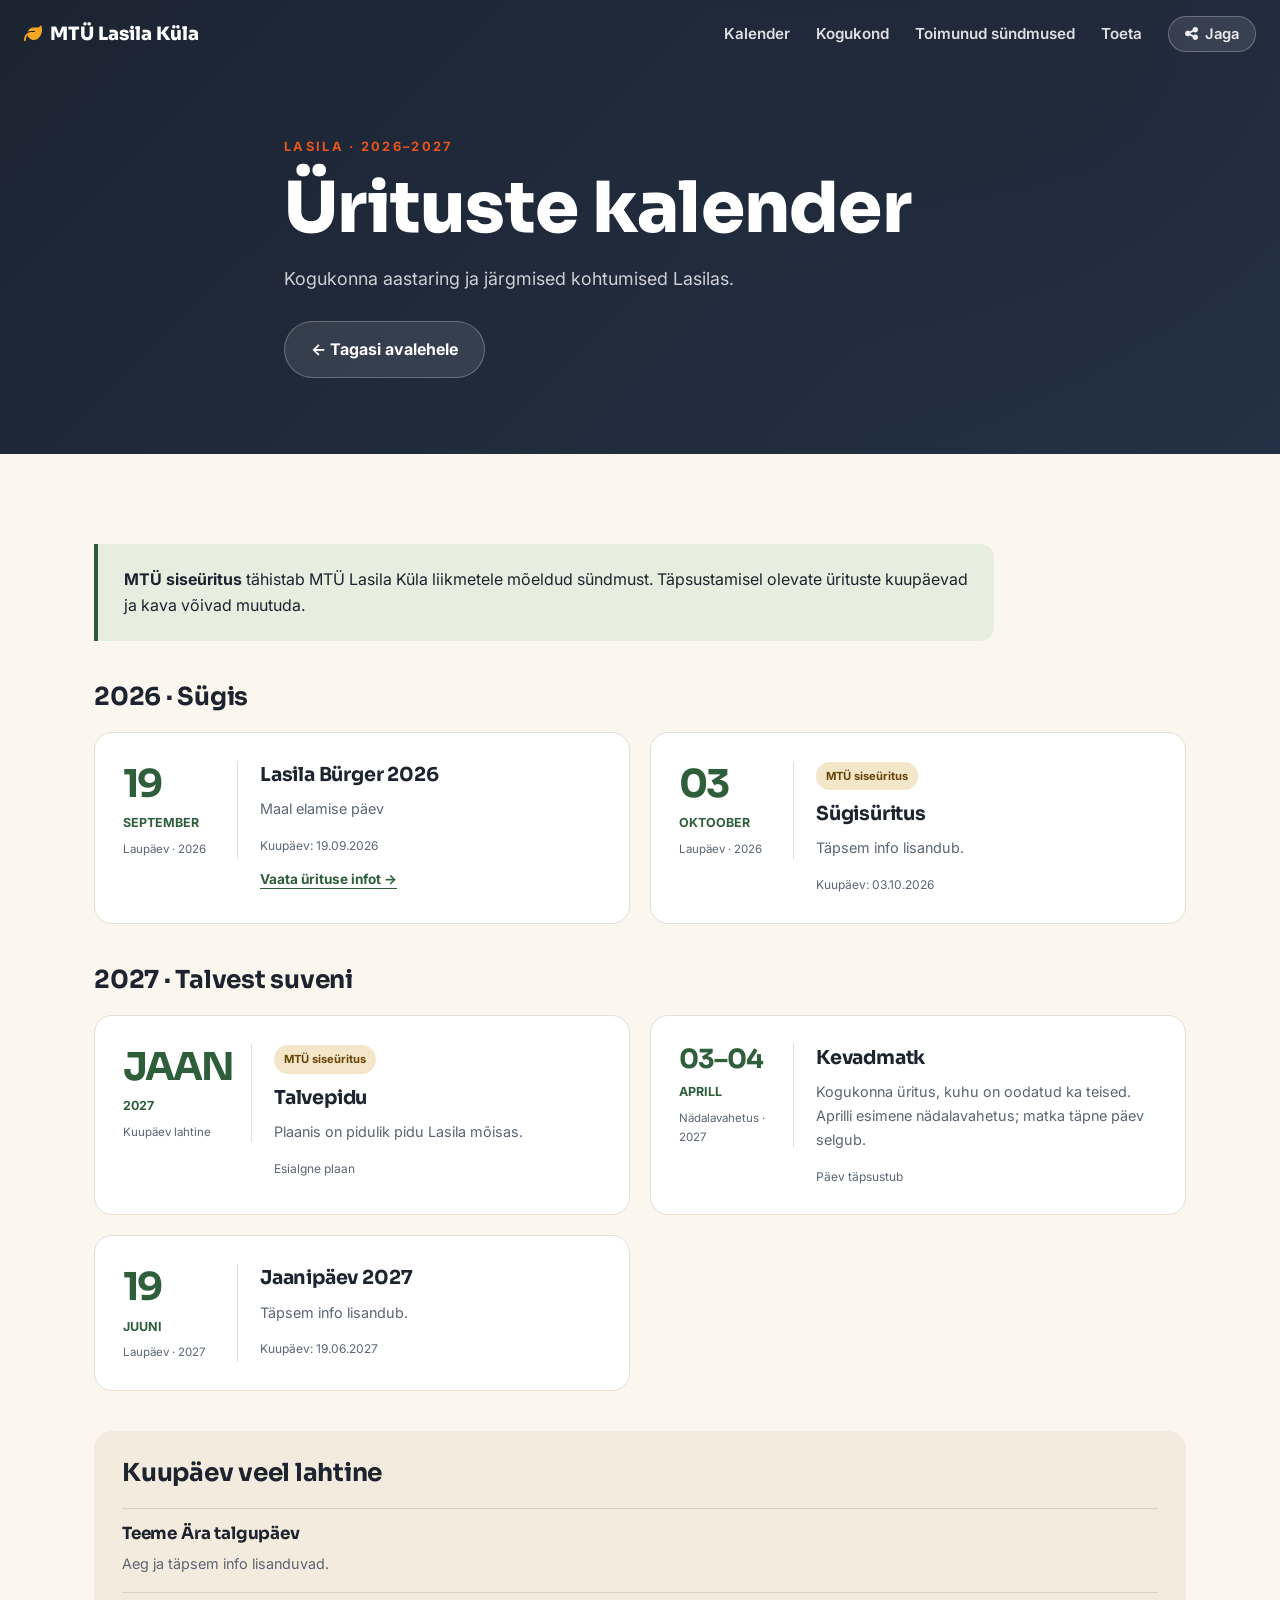
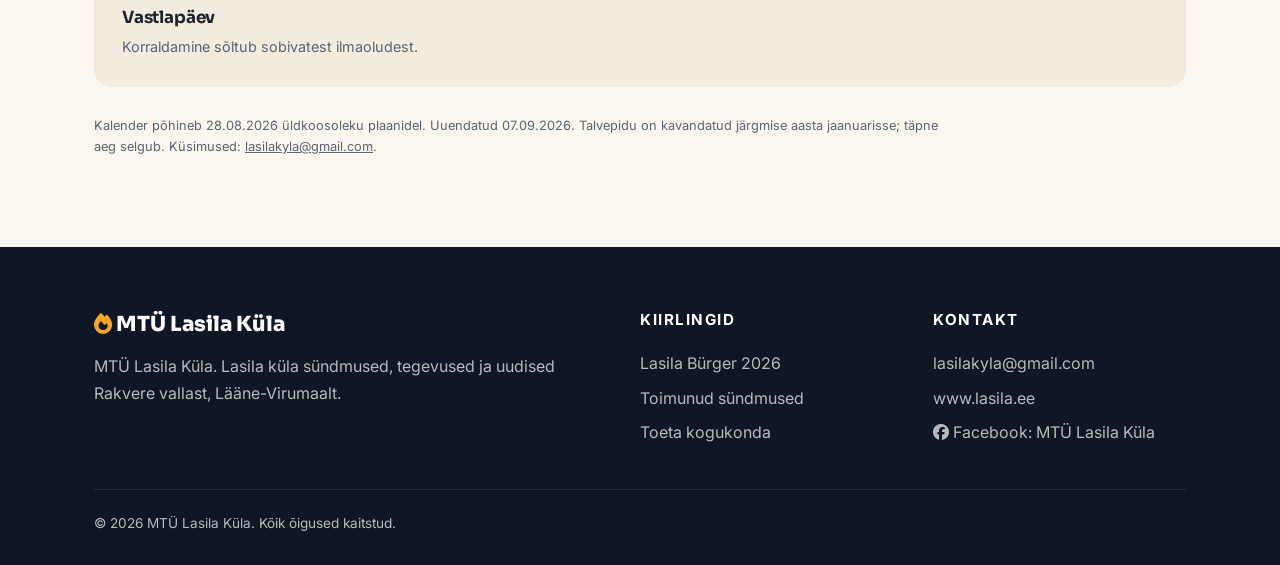
==== commit 908536ed: "upd" ====
--- a/kalender/index.html
+++ b/kalender/index.html
@@ -58,7 +58,7 @@
     </div></section>
     <section class="cal-season"><h2>2027 · Talvest suveni</h2><div class="cal-grid">
       <article class="cal-card"><div class="cal-date"><strong>JAAN</strong><span>2027</span><small>Kuupäev lahtine</small></div><div class="cal-body"><span class="cal-badge">MTÜ siseüritus</span><h3>Talvepidu</h3><p>Plaanis on pidulik pidu Lasila mõisas.</p><p class="cal-status">Esialgne plaan</p></div></article>
-      <article class="cal-card"><div class="cal-date"><strong class="cal-range">03–04</strong><span>aprill</span><small>Nädalavahetus · 2027</small></div><div class="cal-body"><span class="cal-badge">MTÜ siseüritus</span><h3>Kevadmatk</h3><p>Aprilli esimene nädalavahetus; matka täpne päev selgub.</p><p class="cal-status">Päev täpsustub</p></div></article>
+      <article class="cal-card"><div class="cal-date"><strong class="cal-range">03–04</strong><span>aprill</span><small>Nädalavahetus · 2027</small></div><div class="cal-body"><h3>Kevadmatk</h3><p>Kogukonna üritus, kuhu on oodatud ka teised. Aprilli esimene nädalavahetus; matka täpne päev selgub.</p><p class="cal-status">Päev täpsustub</p></div></article>
       <article class="cal-card"><div class="cal-date"><strong>19</strong><span>juuni</span><small>Laupäev · 2027</small></div><div class="cal-body"><h3>Jaanipäev 2027</h3><p>Täpsem info lisandub.</p><p class="cal-status">Kuupäev: 19.06.2027</p></div></article>
     </div></section>
     <section class="cal-undated"><h2>Kuupäev veel lahtine</h2><div><h3>Teeme Ära talgupäev</h3><p>Aeg ja täpsem info lisanduvad.</p></div><div><h3>Vastlapäev</h3><p>Korraldamine sõltub sobivatest ilmaoludest.</p></div></section>
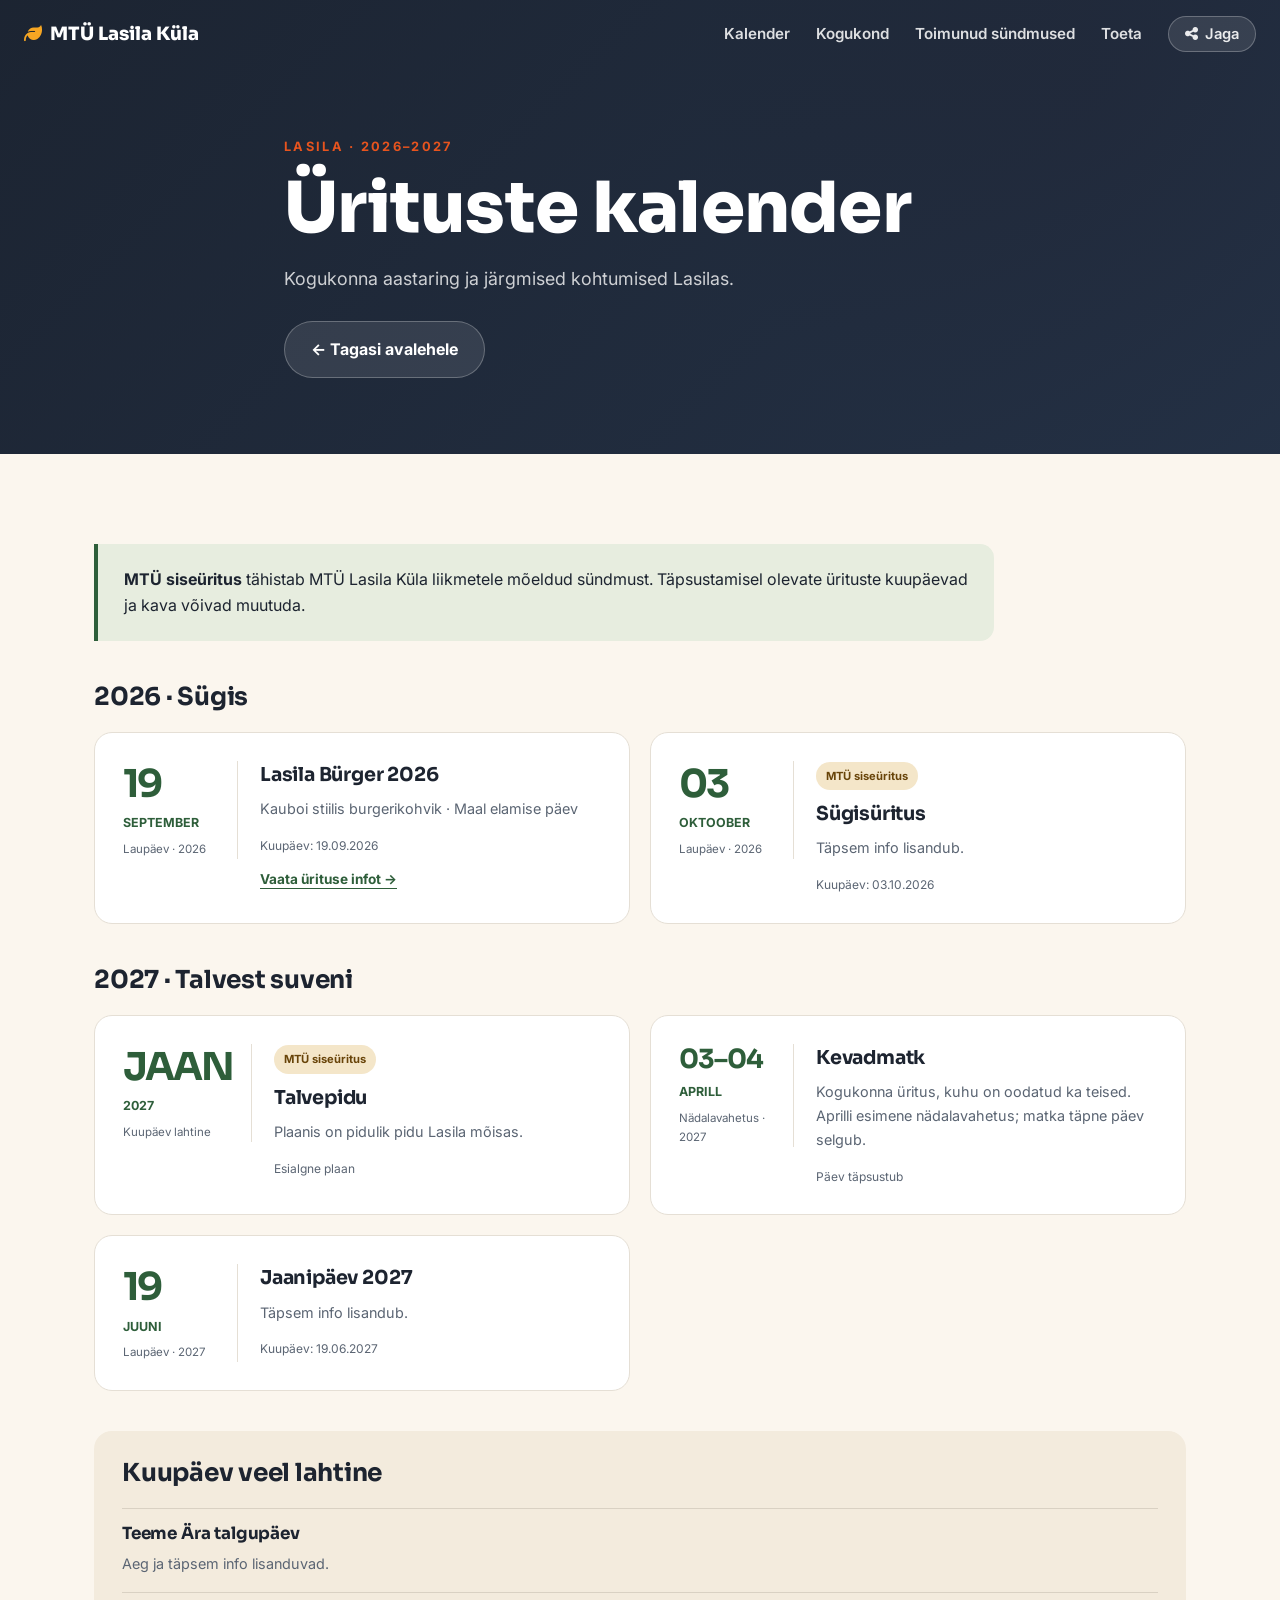
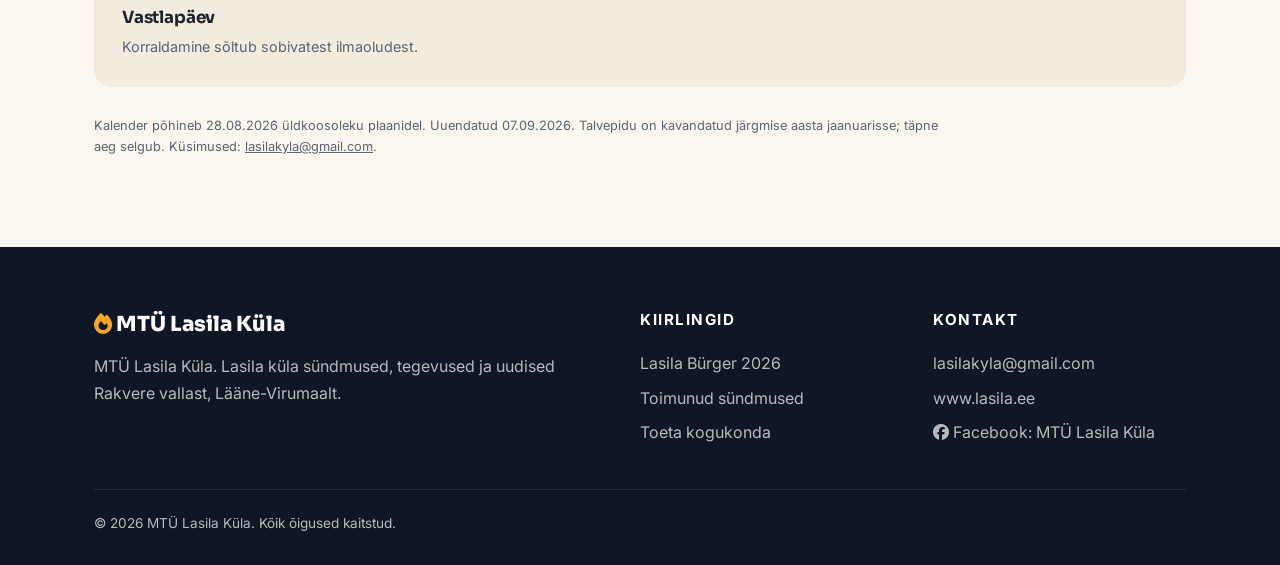
==== commit 7777e871: "upd" ====
--- a/kalender/index.html
+++ b/kalender/index.html
@@ -53,7 +53,7 @@
   <main class="section section--cream"><div class="wrap">
     <p class="cal-note"><strong>MTÜ siseüritus</strong> tähistab MTÜ Lasila Küla liikmetele mõeldud sündmust. Täpsustamisel olevate ürituste kuupäevad ja kava võivad muutuda.</p>
     <section class="cal-season"><h2>2026 · Sügis</h2><div class="cal-grid">
-      <article class="cal-card"><div class="cal-date"><strong>19</strong><span>september</span><small>Laupäev · 2026</small></div><div class="cal-body"><h3>Lasila Bürger 2026</h3><p>Maal elamise päev</p><p class="cal-status">Kuupäev: 19.09.2026</p><a class="cal-link" href="../#lasila-burger">Vaata ürituse infot →</a></div></article>
+      <article class="cal-card"><div class="cal-date"><strong>19</strong><span>september</span><small>Laupäev · 2026</small></div><div class="cal-body"><h3>Lasila Bürger 2026</h3><p>Kauboi stiilis burgerikohvik · Maal elamise päev</p><p class="cal-status">Kuupäev: 19.09.2026</p><a class="cal-link" href="../#lasila-burger">Vaata ürituse infot →</a></div></article>
       <article class="cal-card"><div class="cal-date"><strong>03</strong><span>oktoober</span><small>Laupäev · 2026</small></div><div class="cal-body"><span class="cal-badge">MTÜ siseüritus</span><h3>Sügisüritus</h3><p>Täpsem info lisandub.</p><p class="cal-status">Kuupäev: 03.10.2026</p></div></article>
     </div></section>
     <section class="cal-season"><h2>2027 · Talvest suveni</h2><div class="cal-grid">
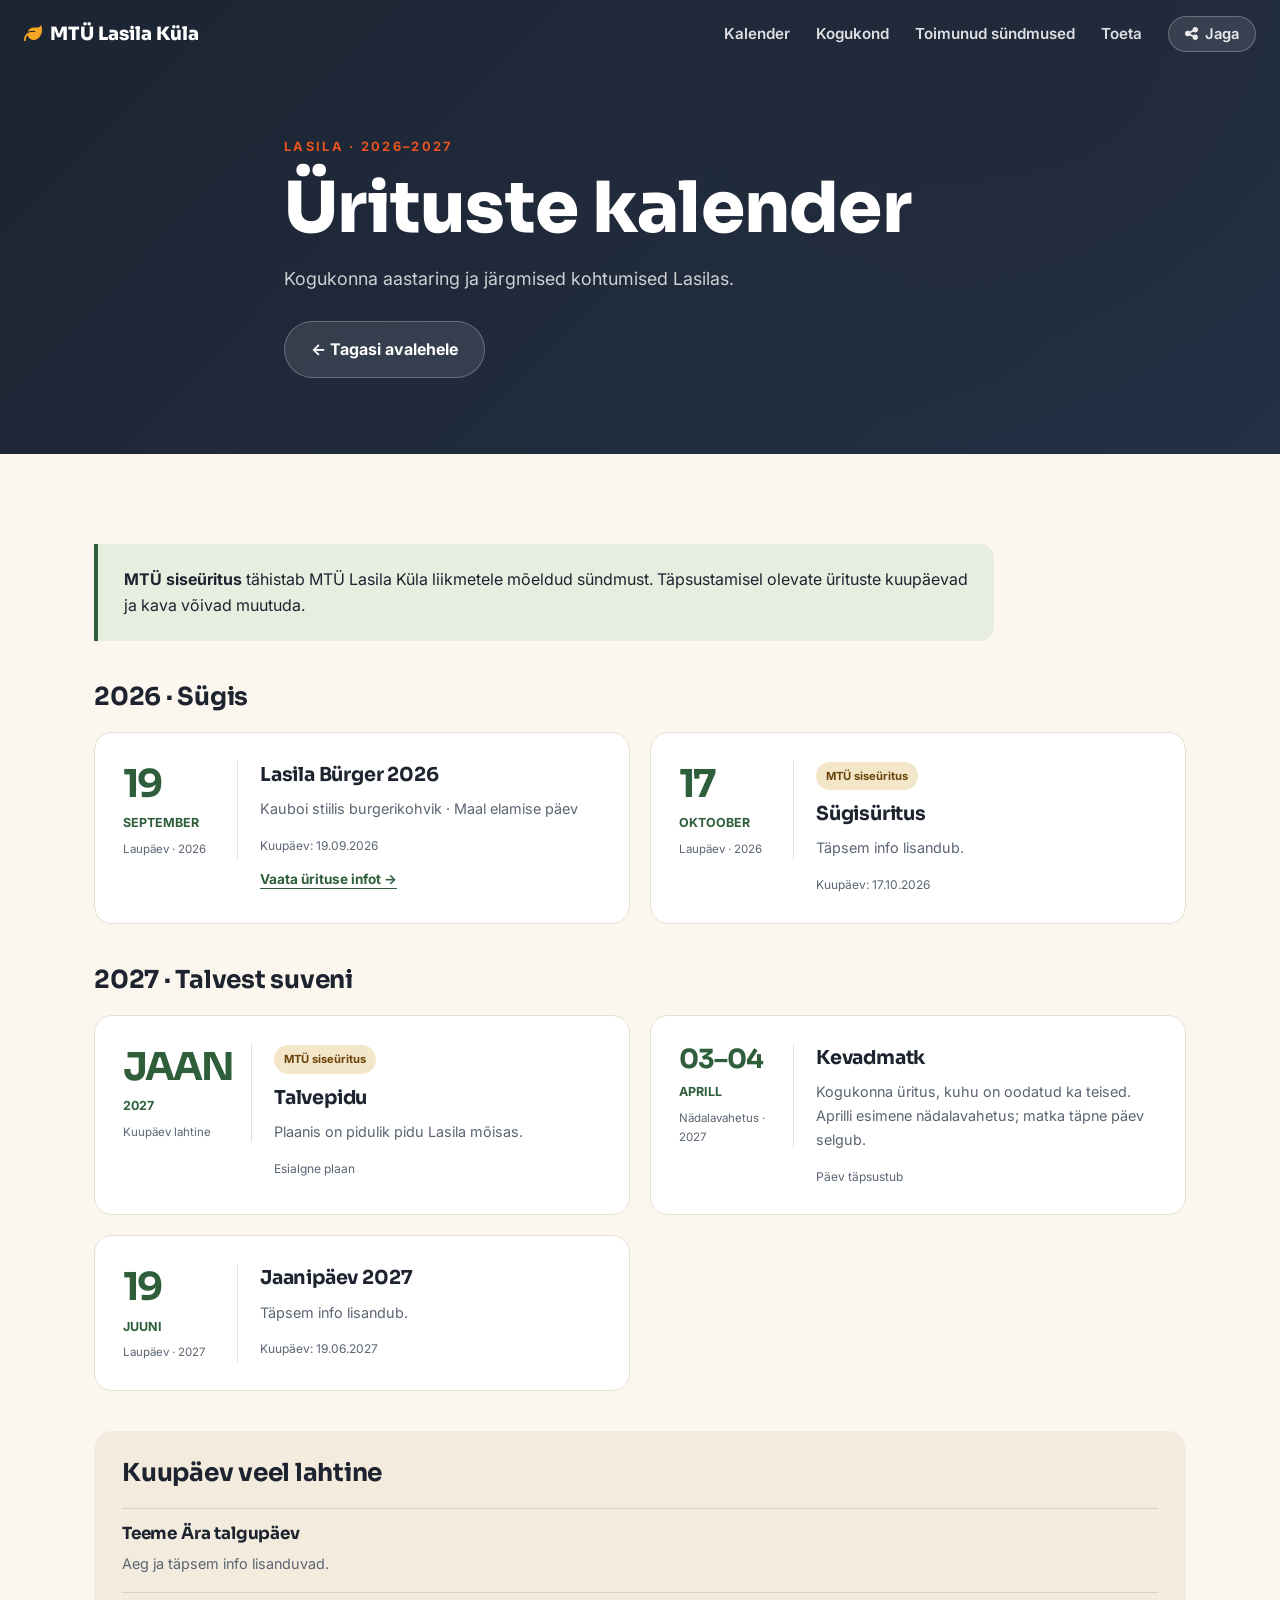
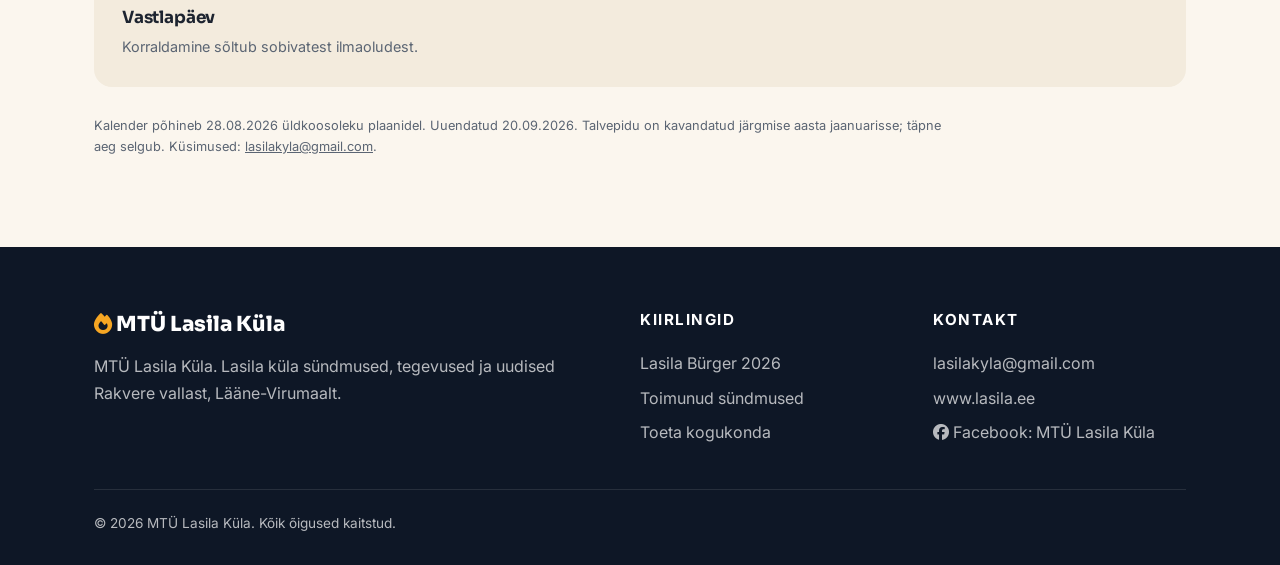
==== commit cbbaf8fd: "upd" ====
--- a/kalender/index.html
+++ b/kalender/index.html
@@ -54,7 +54,7 @@
     <p class="cal-note"><strong>MTÜ siseüritus</strong> tähistab MTÜ Lasila Küla liikmetele mõeldud sündmust. Täpsustamisel olevate ürituste kuupäevad ja kava võivad muutuda.</p>
     <section class="cal-season"><h2>2026 · Sügis</h2><div class="cal-grid">
       <article class="cal-card"><div class="cal-date"><strong>19</strong><span>september</span><small>Laupäev · 2026</small></div><div class="cal-body"><h3>Lasila Bürger 2026</h3><p>Kauboi stiilis burgerikohvik · Maal elamise päev</p><p class="cal-status">Kuupäev: 19.09.2026</p><a class="cal-link" href="../#lasila-burger">Vaata ürituse infot →</a></div></article>
-      <article class="cal-card"><div class="cal-date"><strong>03</strong><span>oktoober</span><small>Laupäev · 2026</small></div><div class="cal-body"><span class="cal-badge">MTÜ siseüritus</span><h3>Sügisüritus</h3><p>Täpsem info lisandub.</p><p class="cal-status">Kuupäev: 03.10.2026</p></div></article>
+      <article class="cal-card"><div class="cal-date"><strong>17</strong><span>oktoober</span><small>Laupäev · 2026</small></div><div class="cal-body"><span class="cal-badge">MTÜ siseüritus</span><h3>Sügisüritus</h3><p>Täpsem info lisandub.</p><p class="cal-status">Kuupäev: 17.10.2026</p></div></article>
     </div></section>
     <section class="cal-season"><h2>2027 · Talvest suveni</h2><div class="cal-grid">
       <article class="cal-card"><div class="cal-date"><strong>JAAN</strong><span>2027</span><small>Kuupäev lahtine</small></div><div class="cal-body"><span class="cal-badge">MTÜ siseüritus</span><h3>Talvepidu</h3><p>Plaanis on pidulik pidu Lasila mõisas.</p><p class="cal-status">Esialgne plaan</p></div></article>
@@ -62,7 +62,7 @@
       <article class="cal-card"><div class="cal-date"><strong>19</strong><span>juuni</span><small>Laupäev · 2027</small></div><div class="cal-body"><h3>Jaanipäev 2027</h3><p>Täpsem info lisandub.</p><p class="cal-status">Kuupäev: 19.06.2027</p></div></article>
     </div></section>
     <section class="cal-undated"><h2>Kuupäev veel lahtine</h2><div><h3>Teeme Ära talgupäev</h3><p>Aeg ja täpsem info lisanduvad.</p></div><div><h3>Vastlapäev</h3><p>Korraldamine sõltub sobivatest ilmaoludest.</p></div></section>
-    <p class="cal-source">Kalender põhineb 28.08.2026 üldkoosoleku plaanidel. Uuendatud 07.09.2026. Talvepidu on kavandatud järgmise aasta jaanuarisse; täpne aeg selgub. Küsimused: <a href="mailto:lasilakyla@gmail.com">lasilakyla@gmail.com</a>.</p>
+    <p class="cal-source">Kalender põhineb 28.08.2026 üldkoosoleku plaanidel. Uuendatud 20.09.2026. Talvepidu on kavandatud järgmise aasta jaanuarisse; täpne aeg selgub. Küsimused: <a href="mailto:lasilakyla@gmail.com">lasilakyla@gmail.com</a>.</p>
   </div></main>
   <footer class="footer">
     <div class="wrap">
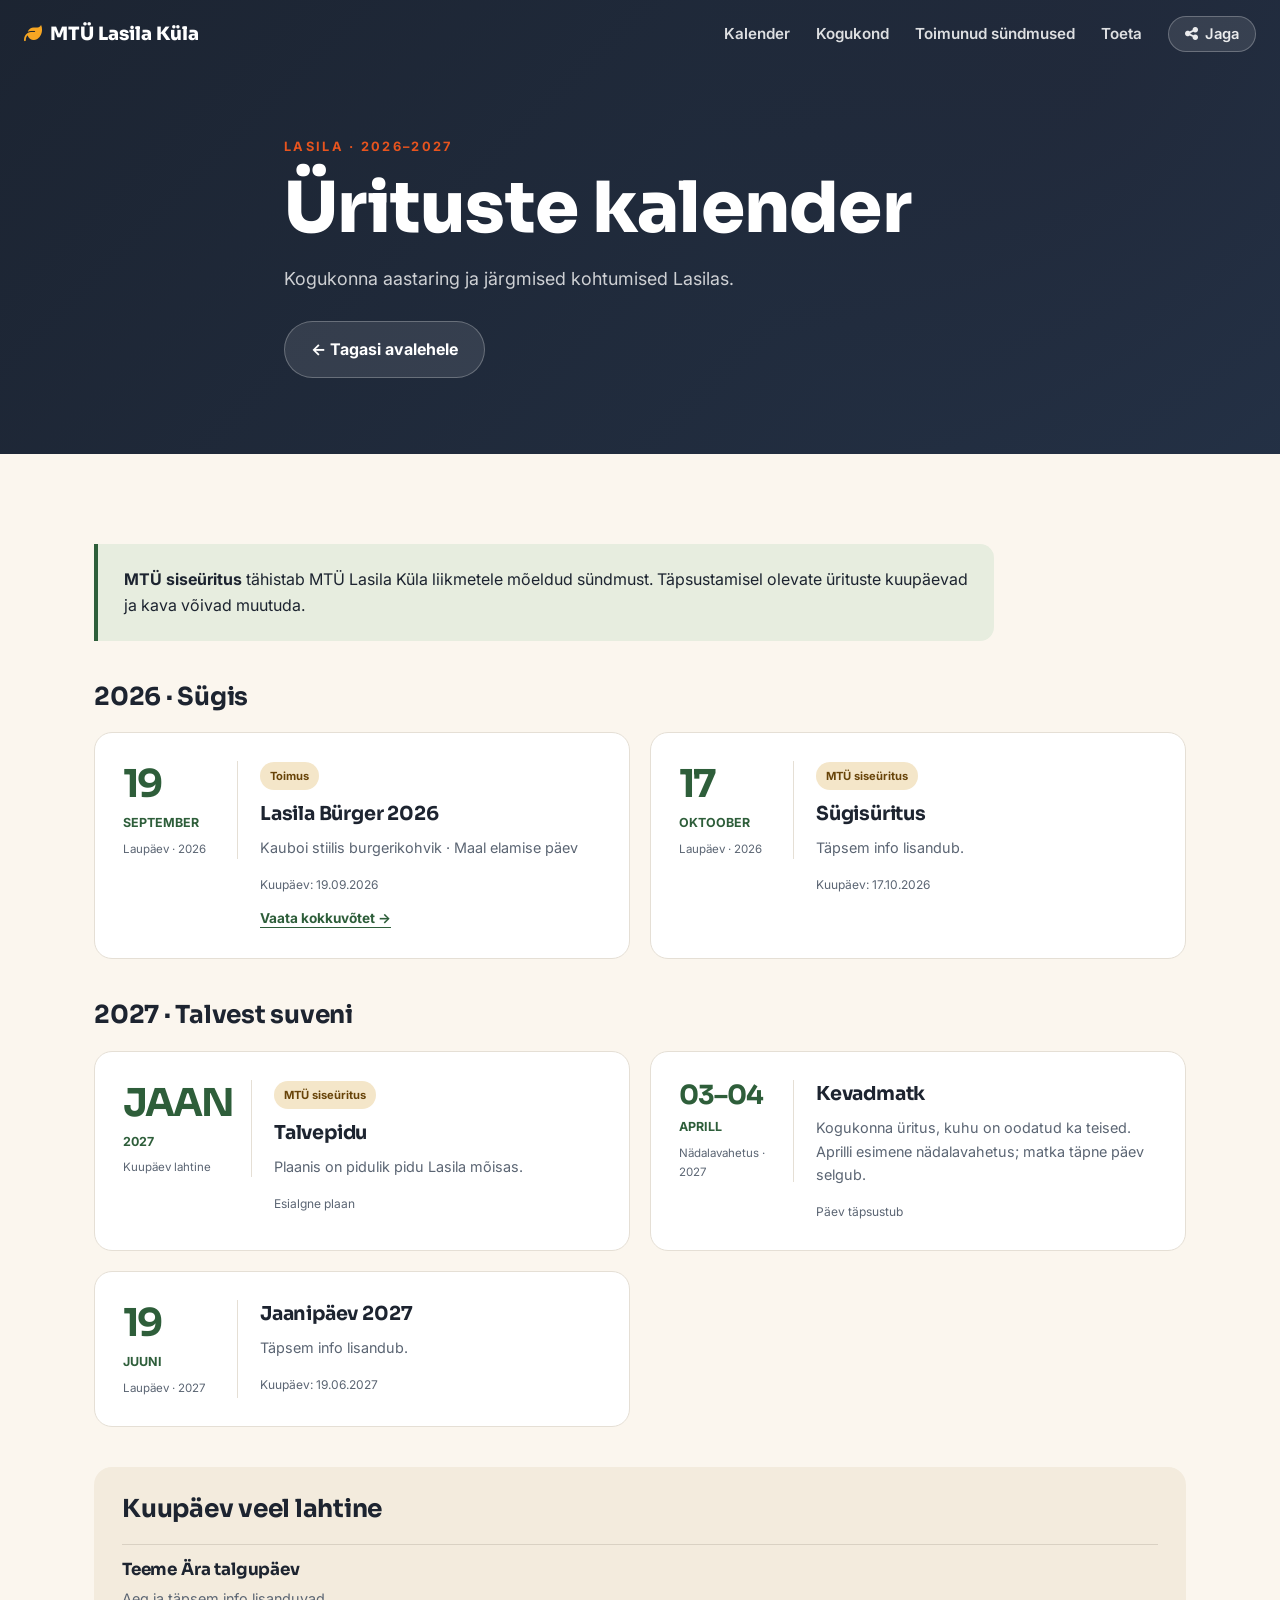
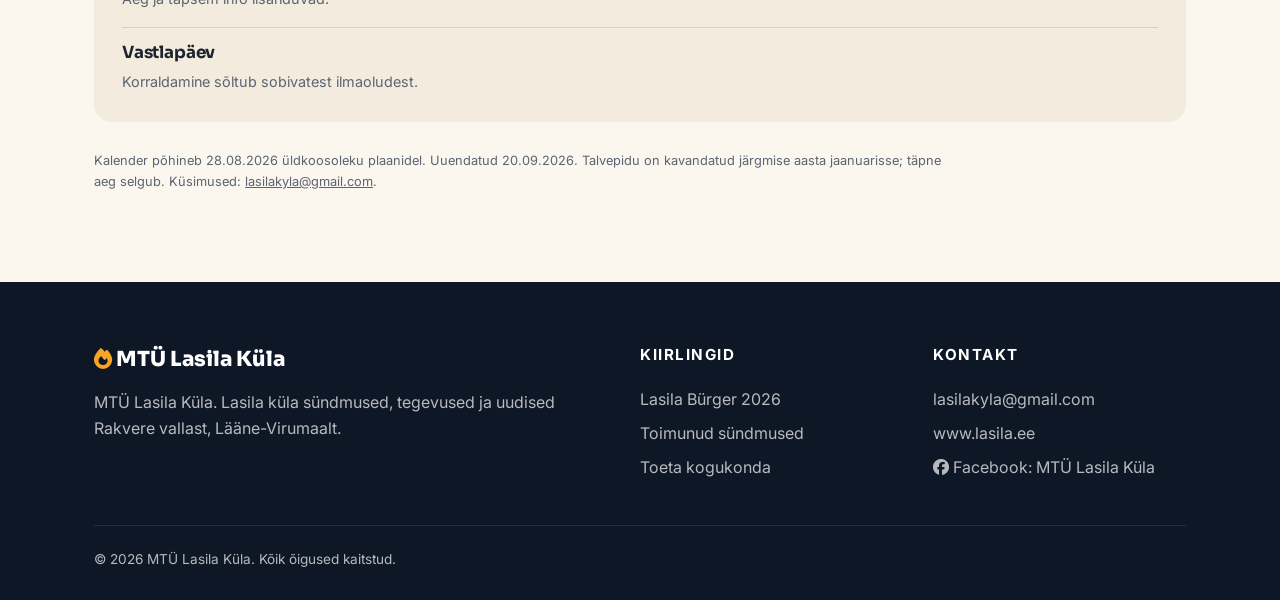
==== commit 701c9388: "lasila burger 3.0" ====
--- a/kalender/index.html
+++ b/kalender/index.html
@@ -53,7 +53,7 @@
   <main class="section section--cream"><div class="wrap">
     <p class="cal-note"><strong>MTÜ siseüritus</strong> tähistab MTÜ Lasila Küla liikmetele mõeldud sündmust. Täpsustamisel olevate ürituste kuupäevad ja kava võivad muutuda.</p>
     <section class="cal-season"><h2>2026 · Sügis</h2><div class="cal-grid">
-      <article class="cal-card"><div class="cal-date"><strong>19</strong><span>september</span><small>Laupäev · 2026</small></div><div class="cal-body"><h3>Lasila Bürger 2026</h3><p>Kauboi stiilis burgerikohvik · Maal elamise päev</p><p class="cal-status">Kuupäev: 19.09.2026</p><a class="cal-link" href="../#lasila-burger">Vaata ürituse infot →</a></div></article>
+      <article class="cal-card"><div class="cal-date"><strong>19</strong><span>september</span><small>Laupäev · 2026</small></div><div class="cal-body"><span class="cal-badge">Toimus</span><h3>Lasila Bürger 2026</h3><p>Kauboi stiilis burgerikohvik · Maal elamise päev</p><p class="cal-status">Kuupäev: 19.09.2026</p><a class="cal-link" href="../toimunud-sundmused/lasila-burger-2026/">Vaata kokkuvõtet →</a></div></article>
       <article class="cal-card"><div class="cal-date"><strong>17</strong><span>oktoober</span><small>Laupäev · 2026</small></div><div class="cal-body"><span class="cal-badge">MTÜ siseüritus</span><h3>Sügisüritus</h3><p>Täpsem info lisandub.</p><p class="cal-status">Kuupäev: 17.10.2026</p></div></article>
     </div></section>
     <section class="cal-season"><h2>2027 · Talvest suveni</h2><div class="cal-grid">
@@ -73,7 +73,7 @@
         </div>
         <div>
           <h4>Kiirlingid</h4>
-          <a href="../#lasila-burger">Lasila Bürger 2026</a>
+          <a href="../toimunud-sundmused/lasila-burger-2026/">Lasila Bürger 2026</a>
           <a href="../toimunud-sundmused/">Toimunud sündmused</a>
           <a href="../#annetus">Toeta kogukonda</a>
         </div>
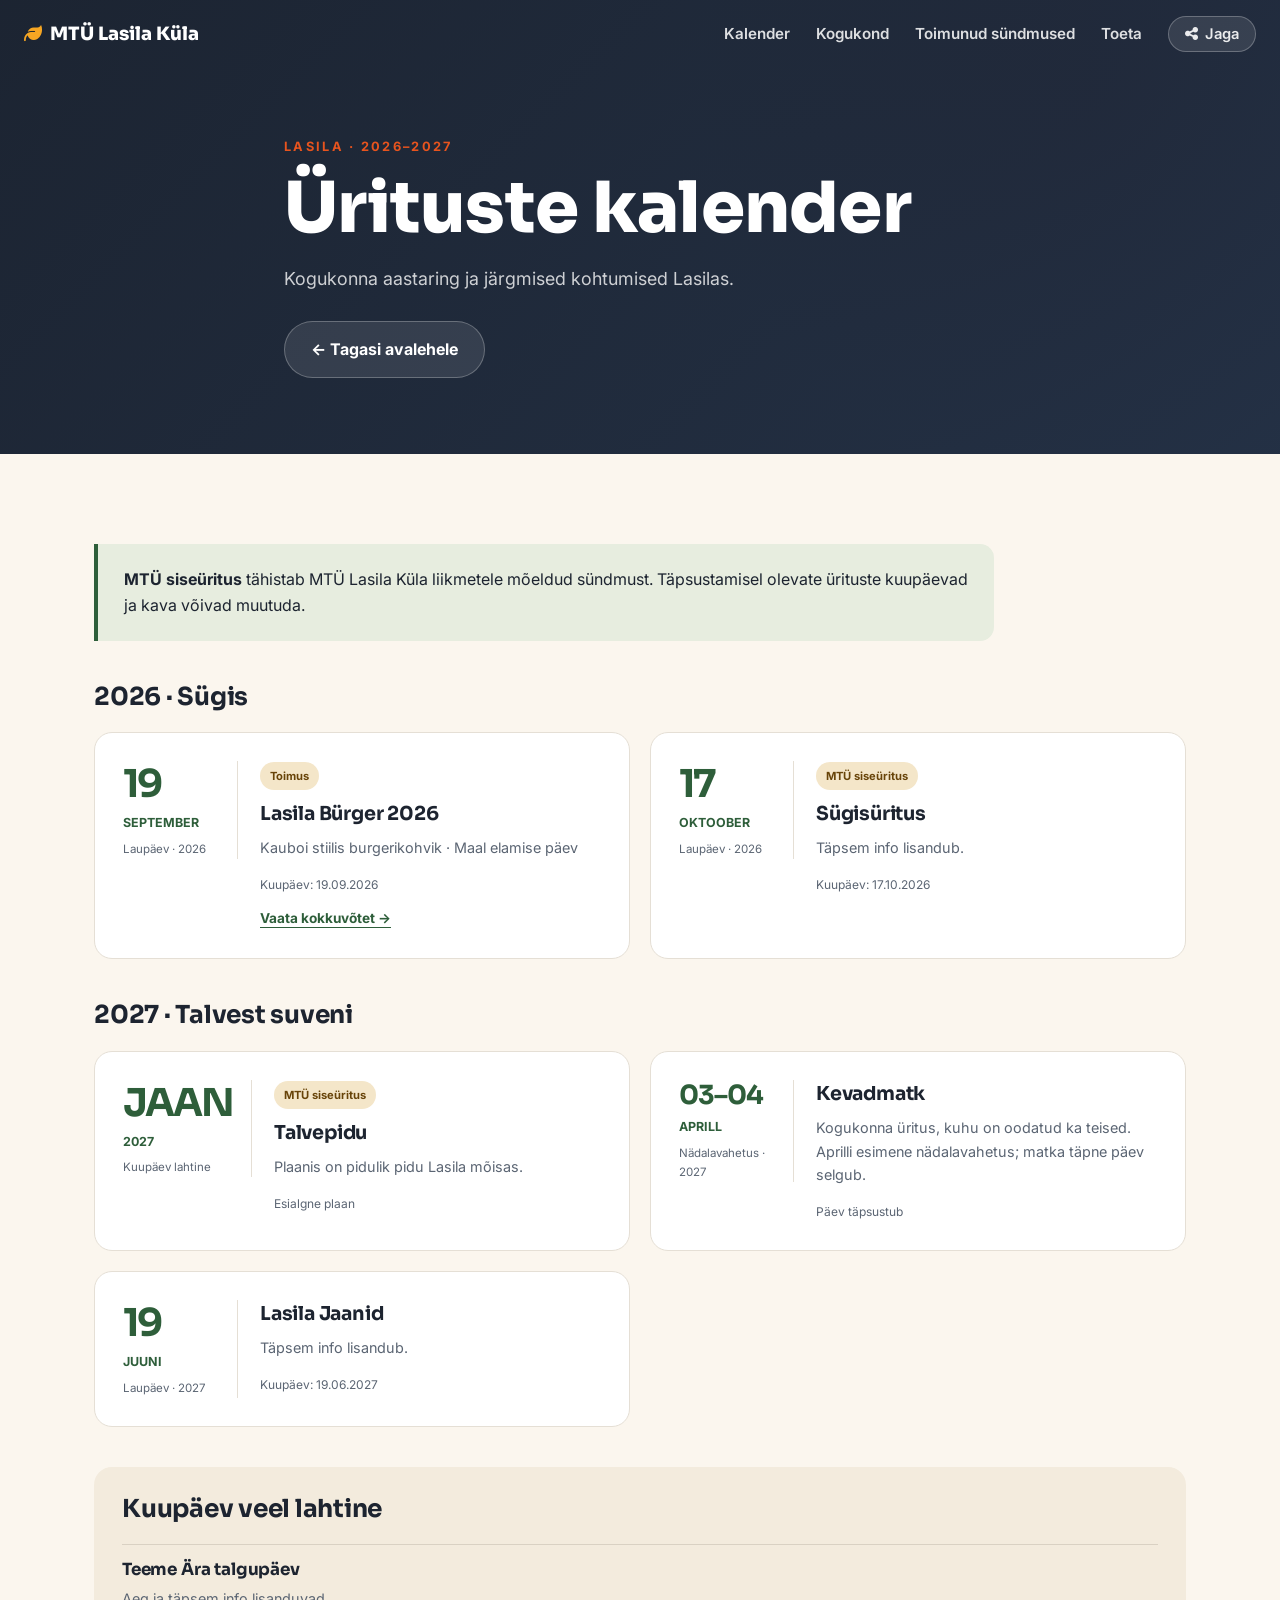
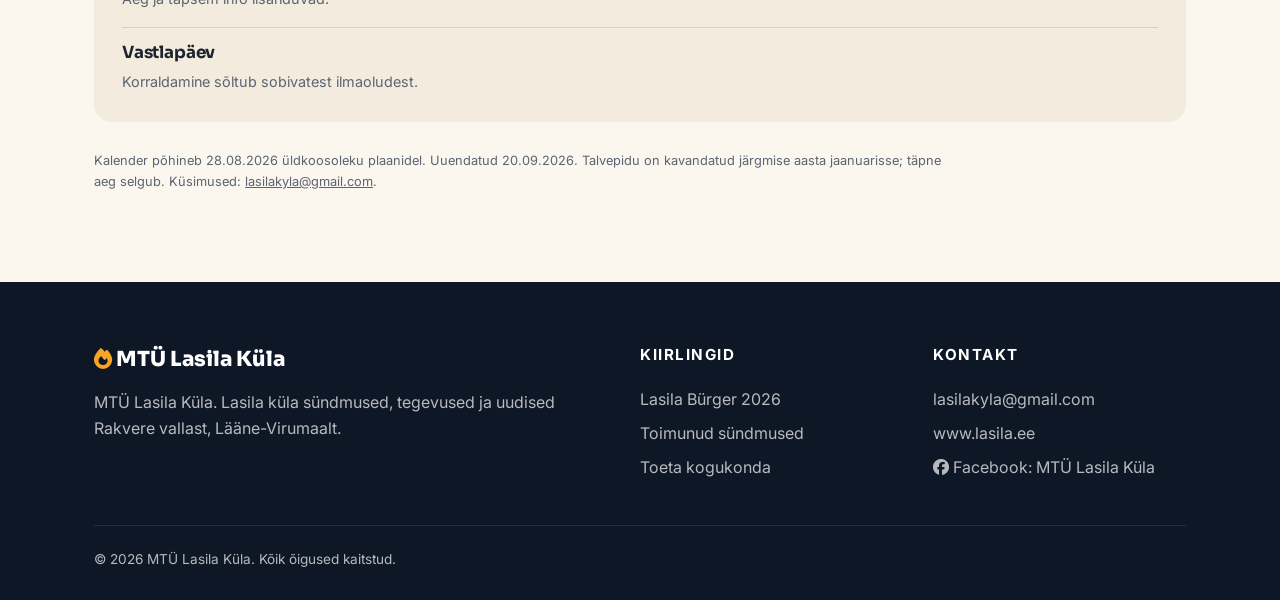
==== commit e7eff6af: "upd" ====
--- a/kalender/index.html
+++ b/kalender/index.html
@@ -59,7 +59,7 @@
     <section class="cal-season"><h2>2027 · Talvest suveni</h2><div class="cal-grid">
       <article class="cal-card"><div class="cal-date"><strong>JAAN</strong><span>2027</span><small>Kuupäev lahtine</small></div><div class="cal-body"><span class="cal-badge">MTÜ siseüritus</span><h3>Talvepidu</h3><p>Plaanis on pidulik pidu Lasila mõisas.</p><p class="cal-status">Esialgne plaan</p></div></article>
       <article class="cal-card"><div class="cal-date"><strong class="cal-range">03–04</strong><span>aprill</span><small>Nädalavahetus · 2027</small></div><div class="cal-body"><h3>Kevadmatk</h3><p>Kogukonna üritus, kuhu on oodatud ka teised. Aprilli esimene nädalavahetus; matka täpne päev selgub.</p><p class="cal-status">Päev täpsustub</p></div></article>
-      <article class="cal-card"><div class="cal-date"><strong>19</strong><span>juuni</span><small>Laupäev · 2027</small></div><div class="cal-body"><h3>Jaanipäev 2027</h3><p>Täpsem info lisandub.</p><p class="cal-status">Kuupäev: 19.06.2027</p></div></article>
+      <article class="cal-card"><div class="cal-date"><strong>19</strong><span>juuni</span><small>Laupäev · 2027</small></div><div class="cal-body"><h3>Lasila Jaanid</h3><p>Täpsem info lisandub.</p><p class="cal-status">Kuupäev: 19.06.2027</p></div></article>
     </div></section>
     <section class="cal-undated"><h2>Kuupäev veel lahtine</h2><div><h3>Teeme Ära talgupäev</h3><p>Aeg ja täpsem info lisanduvad.</p></div><div><h3>Vastlapäev</h3><p>Korraldamine sõltub sobivatest ilmaoludest.</p></div></section>
     <p class="cal-source">Kalender põhineb 28.08.2026 üldkoosoleku plaanidel. Uuendatud 20.09.2026. Talvepidu on kavandatud järgmise aasta jaanuarisse; täpne aeg selgub. Küsimused: <a href="mailto:lasilakyla@gmail.com">lasilakyla@gmail.com</a>.</p>
--- a/css/style-20260820.css
+++ b/css/style-20260820.css
@@ -252,12 +252,12 @@
 .archive-card__body h2, .archive-card__body h3 { margin: 8px 0 10px; }
 .archive-card__body p { color: var(--tekst-hele); margin-bottom: 20px; }
 .past-events-card {
-  display: grid; grid-template-columns: minmax(0, 1fr) auto; gap: 28px;
+  display: grid; grid-template-columns: 1fr; gap: 28px;
   align-items: center; padding: 40px; border-radius: 26px;
   background: rgba(255,255,255,.08); border: 1px solid rgba(255,255,255,.14);
   box-shadow: 0 22px 50px rgba(0,0,0,.2);
 }
-.past-events-card__actions { display: flex; flex-wrap: wrap; gap: 12px; justify-content: flex-end; }
+.past-events-card__actions { display: flex; flex-wrap: wrap; gap: 12px; justify-content: flex-start; }
 @media (max-width: 1200px) {
   .past-events-card { grid-template-columns: 1fr; }
   .past-events-card__actions { justify-content: flex-start; }
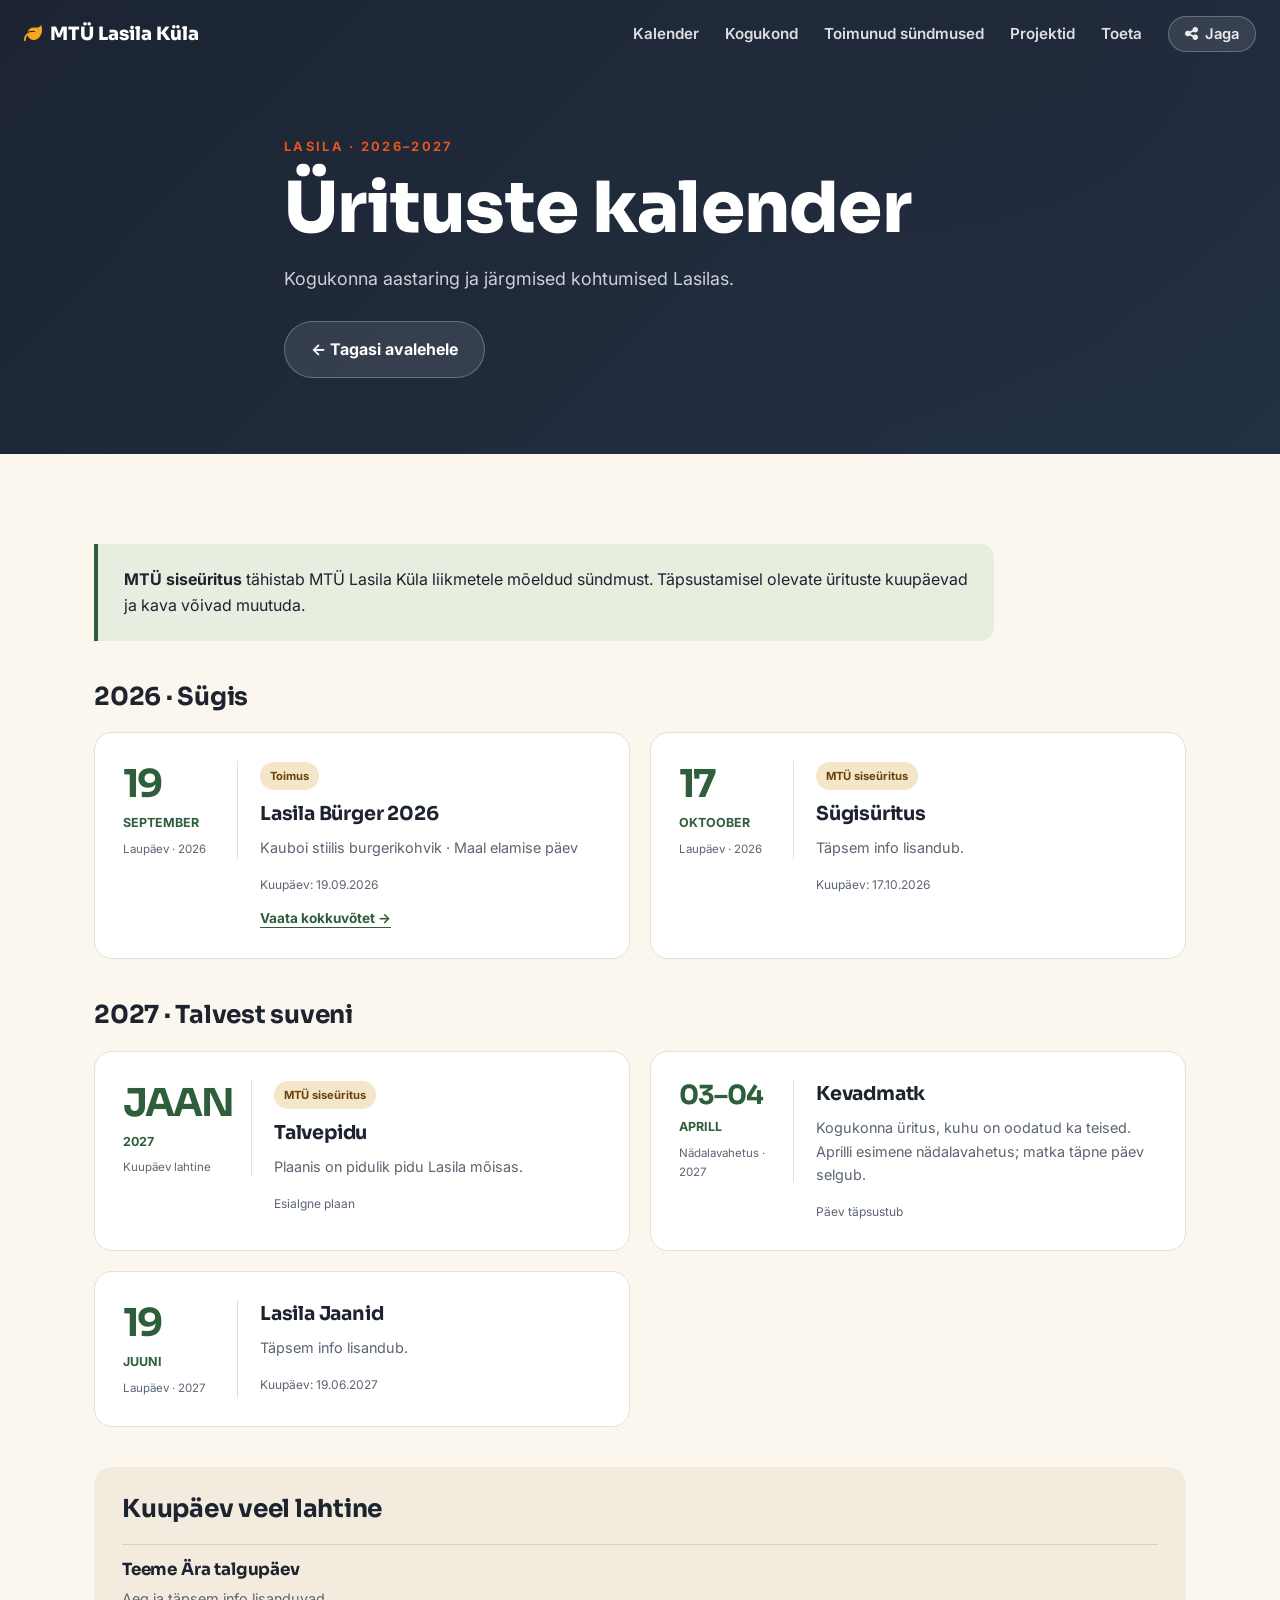
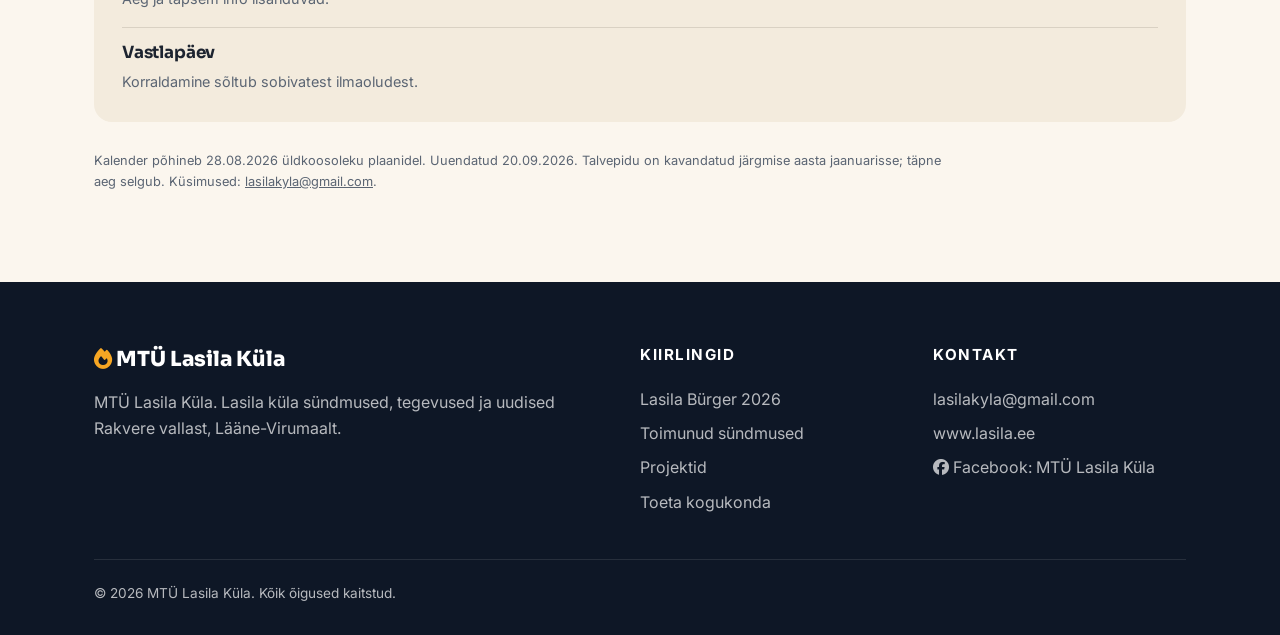
==== commit 6a838823: "Add community table tennis project and sponsor logos" ====
--- a/kalender/index.html
+++ b/kalender/index.html
@@ -35,6 +35,7 @@
   <link rel="stylesheet" href="https://cdn.jsdelivr.net/npm/@fortawesome/fontawesome-free@6.5.2/css/all.min.css" />
   <link rel="stylesheet" href="../css/style-20260820.css" />
   <link rel="stylesheet" href="../css/kalender-20260907.css" />
+  <link rel="stylesheet" href="../css/projektid-20261028.css" />
 </head>
 <body>
   <nav class="nav" id="nav">
@@ -43,6 +44,7 @@
       <a href="./" aria-current="page">Kalender</a>
       <a href="../#kogukond">Kogukond</a>
       <a href="../toimunud-sundmused/">Toimunud sündmused</a>
+      <a href="../projektid/">Projektid</a>
       <a href="../#annetus">Toeta</a>
       <button class="nav__share" id="share-btn" type="button" aria-label="Jaga lehte"><i class="fa-solid fa-share-nodes"></i> Jaga</button>
     </div>
@@ -75,6 +77,7 @@
           <h4>Kiirlingid</h4>
           <a href="../toimunud-sundmused/lasila-burger-2026/">Lasila Bürger 2026</a>
           <a href="../toimunud-sundmused/">Toimunud sündmused</a>
+          <a href="../projektid/">Projektid</a>
           <a href="../#annetus">Toeta kogukonda</a>
         </div>
         <div>
--- a/css/projektid-20261028.css
+++ b/css/projektid-20261028.css
@@ -0,0 +1,29 @@
+/* Projektide teated ja toetajate originaallogod. */
+.project { scroll-margin-top: 90px; }
+.project__layout { display: grid; grid-template-columns: minmax(0, 1.6fr) minmax(260px, 1fr); gap: 48px; align-items: start; }
+.project__body h2 { font-size: clamp(1.8rem, 4vw, 2.8rem); margin: 12px 0 24px; }
+.project__body p + p { margin-top: 18px; }
+.project__funding { padding: 30px; background: #fff; border: 1px solid rgba(14, 23, 38, .08); border-radius: var(--raadius); }
+.project__funding h3 { font-size: 1.2rem; margin-bottom: 22px; }
+.project__budget { display: grid; gap: 18px; }
+.project__budget dt { color: var(--tekst-hele); font-size: .9rem; }
+.project__budget dd { font-weight: 700; font-size: 1.1rem; }
+.project__support { margin-top: 40px; padding: 30px; background: #fff; border: 1px solid rgba(14, 23, 38, .08); border-radius: var(--raadius); }
+.project__support p { font-weight: 600; }
+.project__logos { display: flex; flex-wrap: wrap; align-items: center; gap: 32px 56px; margin-top: 28px; }
+.project__logos img { display: block; max-width: 100%; height: auto; }
+.project__kop { width: 246px; }
+.project__municipality { display: flex; align-items: center; gap: 18px; font-weight: 700; }
+.project__municipality img { width: 78px; }
+.project-teaser { grid-template-columns: minmax(0, 1fr); }
+.project-teaser .notice__body p { max-width: 52rem; }
+.project-teaser .tl-link { margin-top: 16px; }
+@media (min-width: 901px) and (max-width: 1100px) {
+  .nav__links { gap: 16px; }
+  .nav__links a { font-size: .88rem; }
+  .nav__share { padding: 8px 10px; }
+}
+@media (max-width: 760px) {
+  .project__layout { grid-template-columns: 1fr; gap: 28px; }
+  .project__funding, .project__support { padding: 24px; }
+}
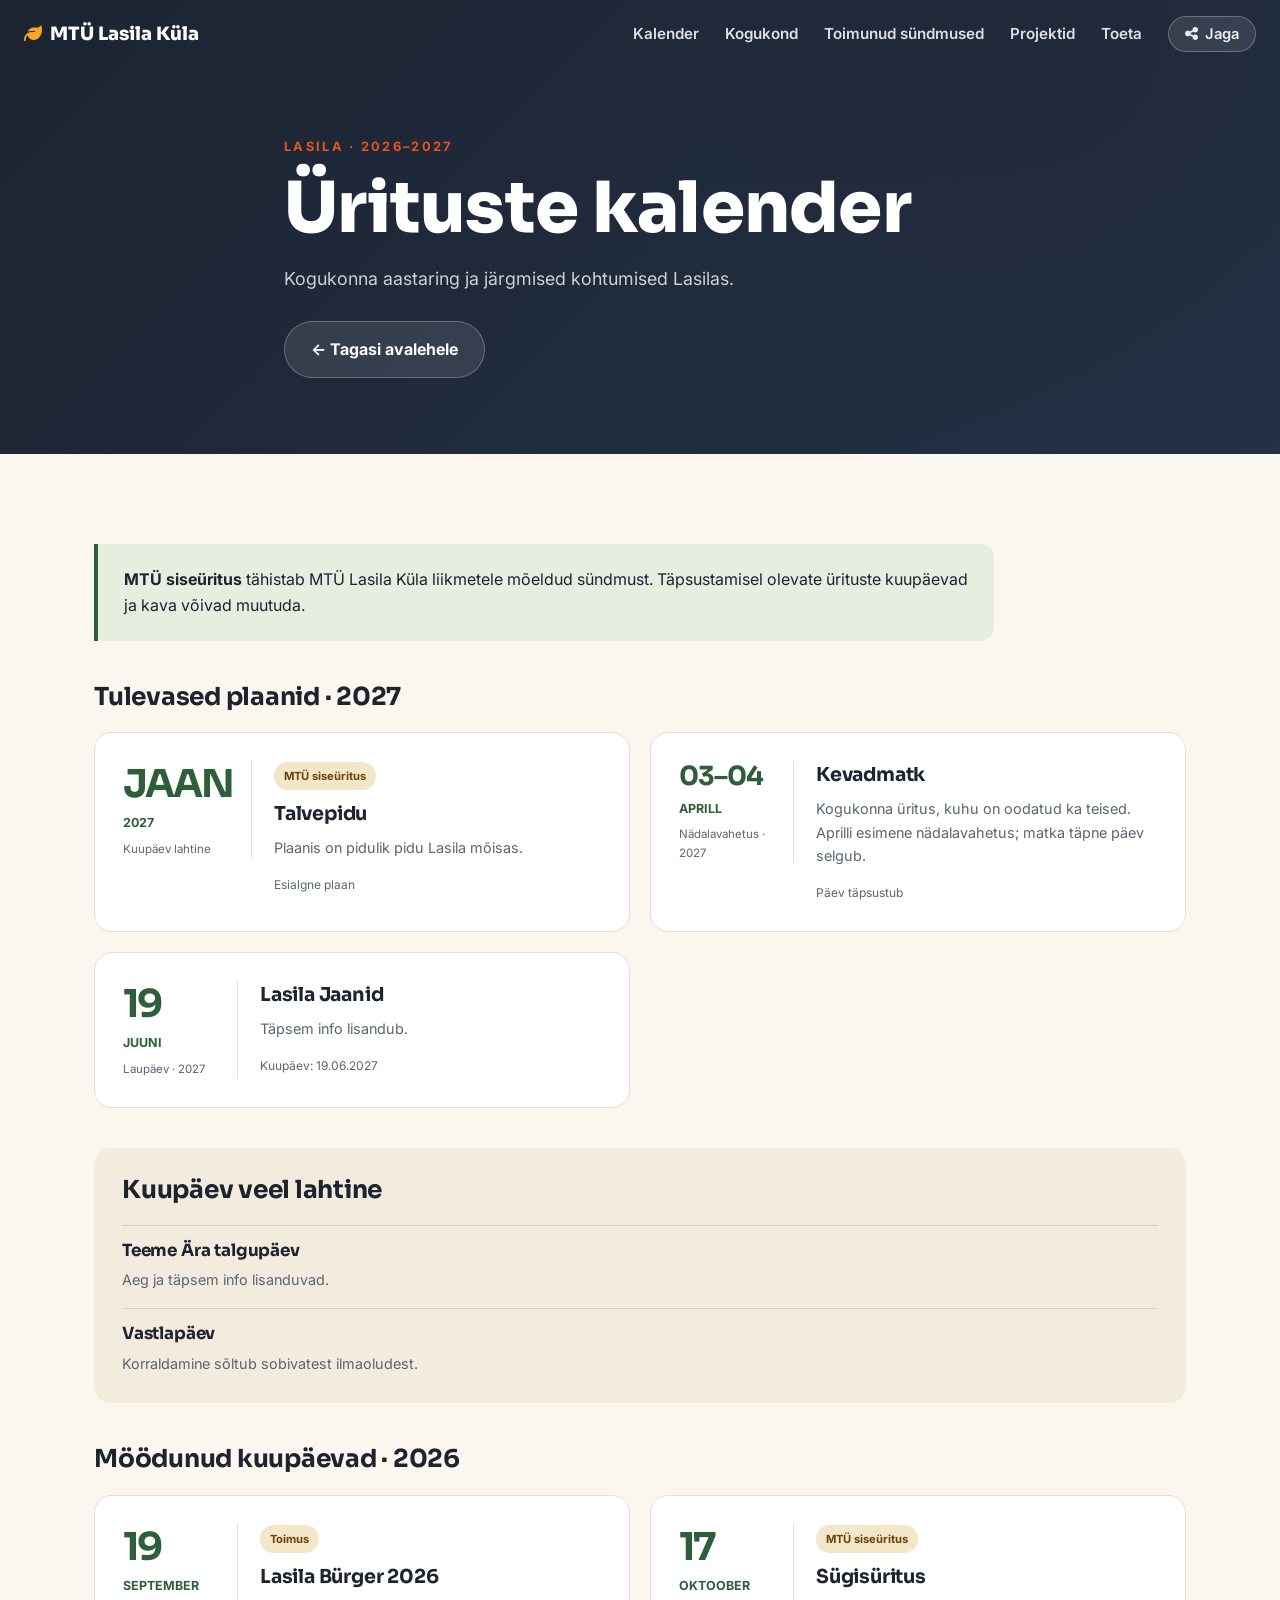
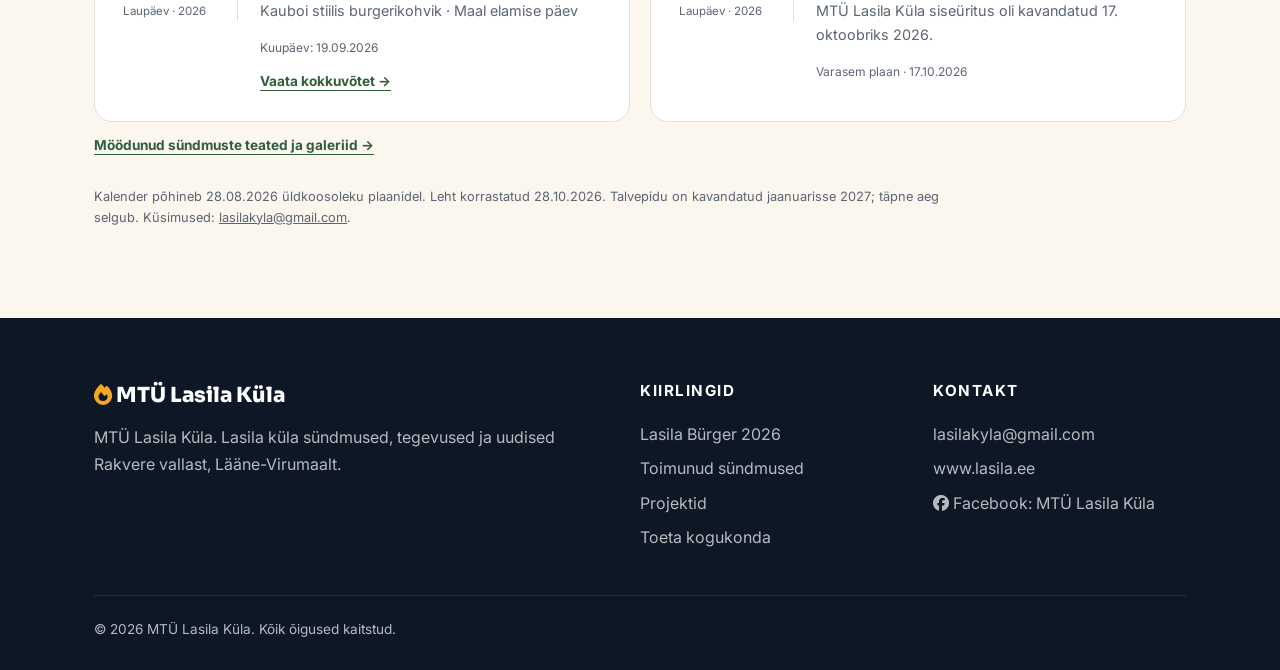
==== commit e77087a9: "Separate upcoming calendar plans from past dates" ====
--- a/kalender/index.html
+++ b/kalender/index.html
@@ -54,17 +54,18 @@
   <header class="subpage-hero"><div class="wrap subpage-hero__inner"><span class="eyebrow">Lasila · 2026–2027</span><h1>Ürituste kalender</h1><p>Kogukonna aastaring ja järgmised kohtumised Lasilas.</p><div class="subpage-actions"><a href="../" class="btn btn--ghost">← Tagasi avalehele</a></div></div></header>
   <main class="section section--cream"><div class="wrap">
     <p class="cal-note"><strong>MTÜ siseüritus</strong> tähistab MTÜ Lasila Küla liikmetele mõeldud sündmust. Täpsustamisel olevate ürituste kuupäevad ja kava võivad muutuda.</p>
-    <section class="cal-season"><h2>2026 · Sügis</h2><div class="cal-grid">
-      <article class="cal-card"><div class="cal-date"><strong>19</strong><span>september</span><small>Laupäev · 2026</small></div><div class="cal-body"><span class="cal-badge">Toimus</span><h3>Lasila Bürger 2026</h3><p>Kauboi stiilis burgerikohvik · Maal elamise päev</p><p class="cal-status">Kuupäev: 19.09.2026</p><a class="cal-link" href="../toimunud-sundmused/lasila-burger-2026/">Vaata kokkuvõtet →</a></div></article>
-      <article class="cal-card"><div class="cal-date"><strong>17</strong><span>oktoober</span><small>Laupäev · 2026</small></div><div class="cal-body"><span class="cal-badge">MTÜ siseüritus</span><h3>Sügisüritus</h3><p>Täpsem info lisandub.</p><p class="cal-status">Kuupäev: 17.10.2026</p></div></article>
-    </div></section>
-    <section class="cal-season"><h2>2027 · Talvest suveni</h2><div class="cal-grid">
+    <section class="cal-season"><h2>Tulevased plaanid · 2027</h2><div class="cal-grid">
       <article class="cal-card"><div class="cal-date"><strong>JAAN</strong><span>2027</span><small>Kuupäev lahtine</small></div><div class="cal-body"><span class="cal-badge">MTÜ siseüritus</span><h3>Talvepidu</h3><p>Plaanis on pidulik pidu Lasila mõisas.</p><p class="cal-status">Esialgne plaan</p></div></article>
       <article class="cal-card"><div class="cal-date"><strong class="cal-range">03–04</strong><span>aprill</span><small>Nädalavahetus · 2027</small></div><div class="cal-body"><h3>Kevadmatk</h3><p>Kogukonna üritus, kuhu on oodatud ka teised. Aprilli esimene nädalavahetus; matka täpne päev selgub.</p><p class="cal-status">Päev täpsustub</p></div></article>
       <article class="cal-card"><div class="cal-date"><strong>19</strong><span>juuni</span><small>Laupäev · 2027</small></div><div class="cal-body"><h3>Lasila Jaanid</h3><p>Täpsem info lisandub.</p><p class="cal-status">Kuupäev: 19.06.2027</p></div></article>
     </div></section>
     <section class="cal-undated"><h2>Kuupäev veel lahtine</h2><div><h3>Teeme Ära talgupäev</h3><p>Aeg ja täpsem info lisanduvad.</p></div><div><h3>Vastlapäev</h3><p>Korraldamine sõltub sobivatest ilmaoludest.</p></div></section>
-    <p class="cal-source">Kalender põhineb 28.08.2026 üldkoosoleku plaanidel. Uuendatud 20.09.2026. Talvepidu on kavandatud järgmise aasta jaanuarisse; täpne aeg selgub. Küsimused: <a href="mailto:lasilakyla@gmail.com">lasilakyla@gmail.com</a>.</p>
+    <section class="cal-season"><h2>Möödunud kuupäevad · 2026</h2><div class="cal-grid">
+      <article class="cal-card"><div class="cal-date"><strong>19</strong><span>september</span><small>Laupäev · 2026</small></div><div class="cal-body"><span class="cal-badge">Toimus</span><h3>Lasila Bürger 2026</h3><p>Kauboi stiilis burgerikohvik · Maal elamise päev</p><p class="cal-status">Kuupäev: 19.09.2026</p><a class="cal-link" href="../toimunud-sundmused/lasila-burger-2026/">Vaata kokkuvõtet →</a></div></article>
+      <article class="cal-card"><div class="cal-date"><strong>17</strong><span>oktoober</span><small>Laupäev · 2026</small></div><div class="cal-body"><span class="cal-badge">MTÜ siseüritus</span><h3>Sügisüritus</h3><p>MTÜ Lasila Küla siseüritus oli kavandatud 17. oktoobriks 2026.</p><p class="cal-status">Varasem plaan · 17.10.2026</p></div></article>
+    </div></section>
+    <p><a class="cal-link" href="../toimunud-sundmused/">Möödunud sündmuste teated ja galeriid →</a></p>
+    <p class="cal-source">Kalender põhineb 28.08.2026 üldkoosoleku plaanidel. Leht korrastatud 28.10.2026. Talvepidu on kavandatud jaanuarisse 2027; täpne aeg selgub. Küsimused: <a href="mailto:lasilakyla@gmail.com">lasilakyla@gmail.com</a>.</p>
   </div></main>
   <footer class="footer">
     <div class="wrap">
